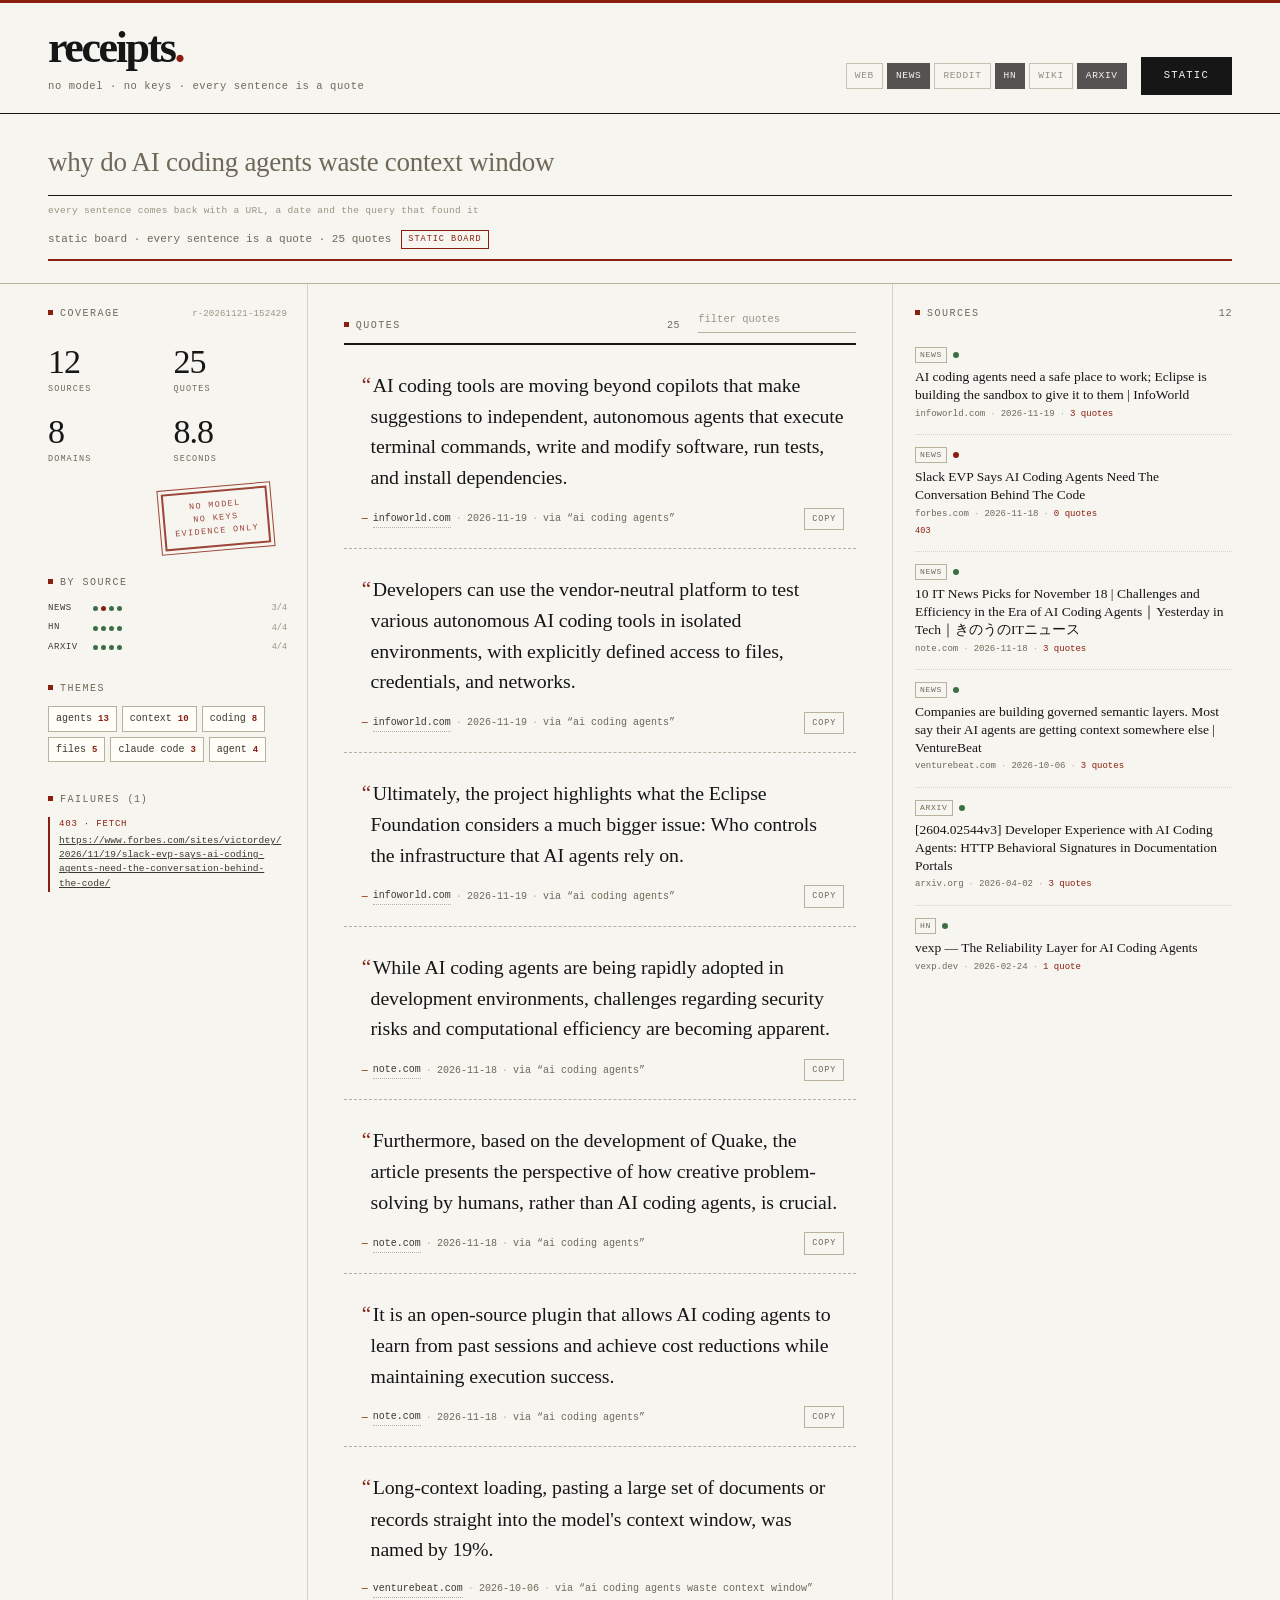
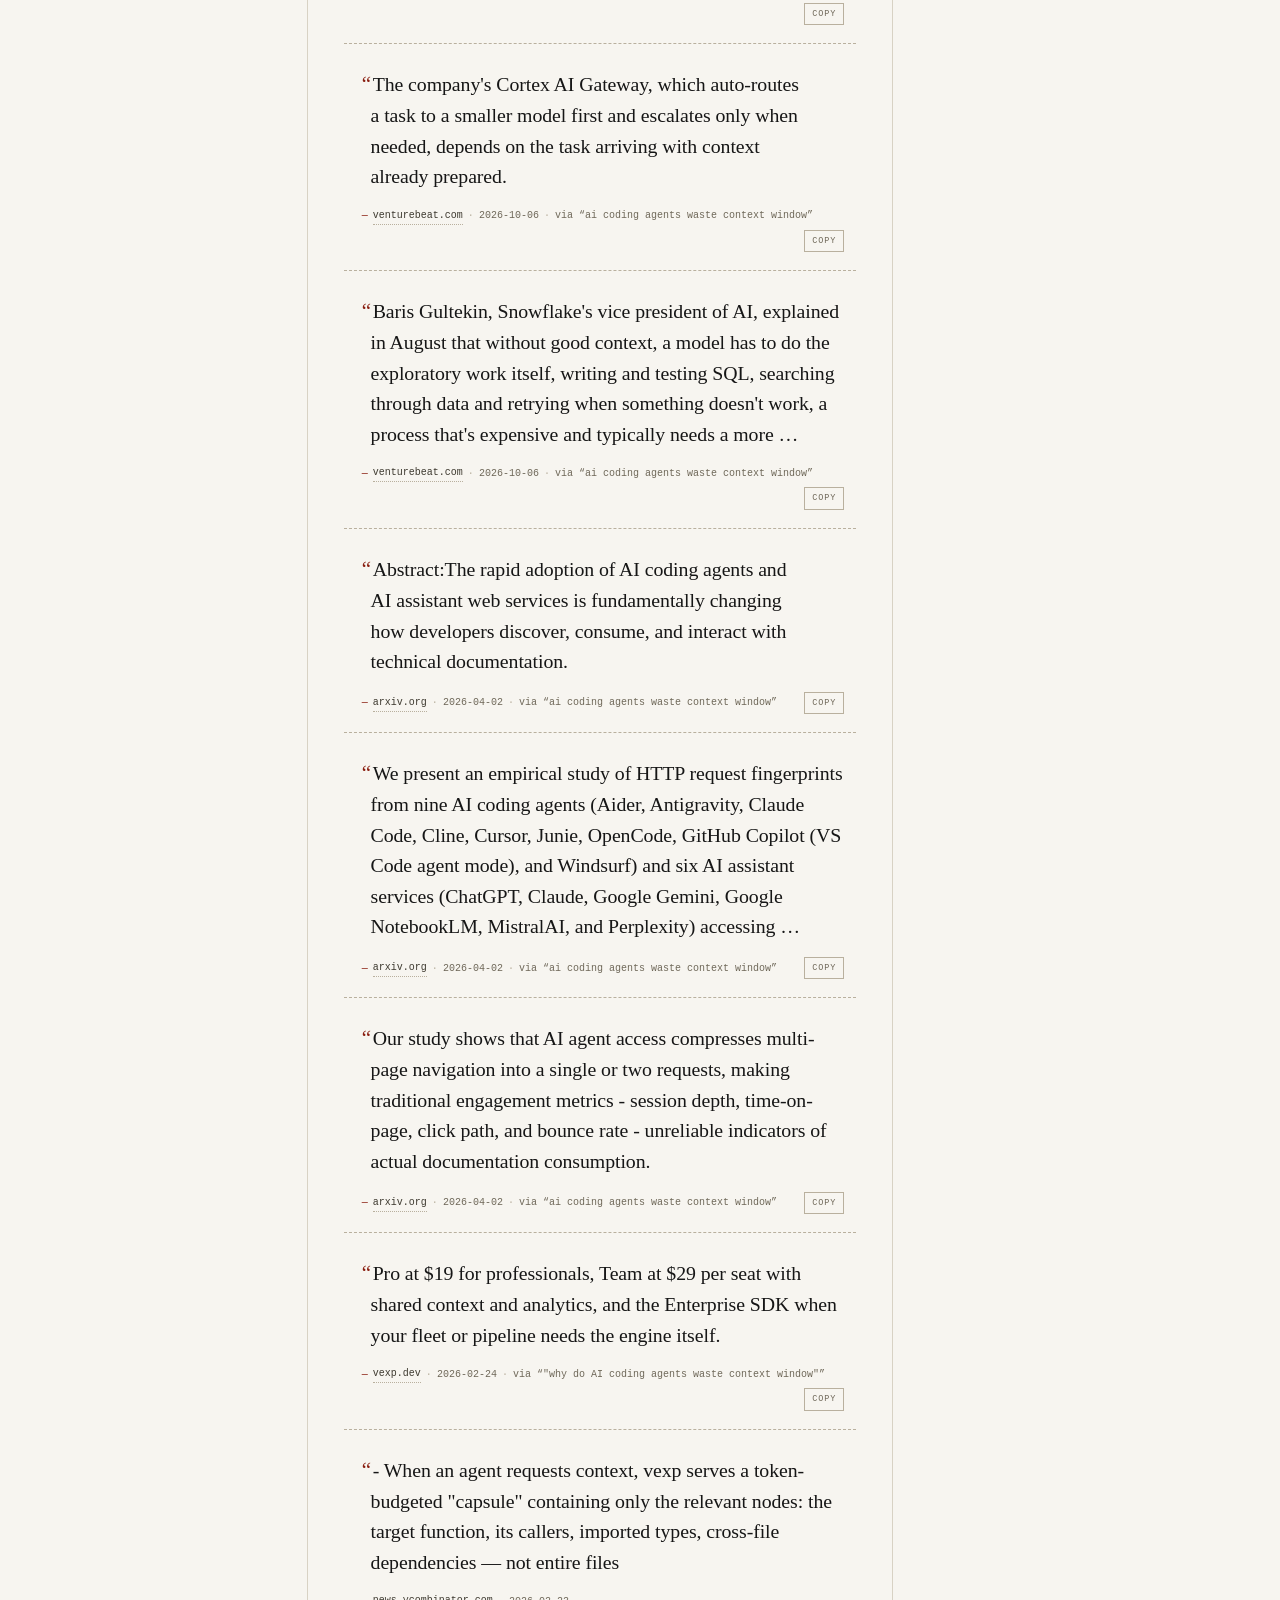
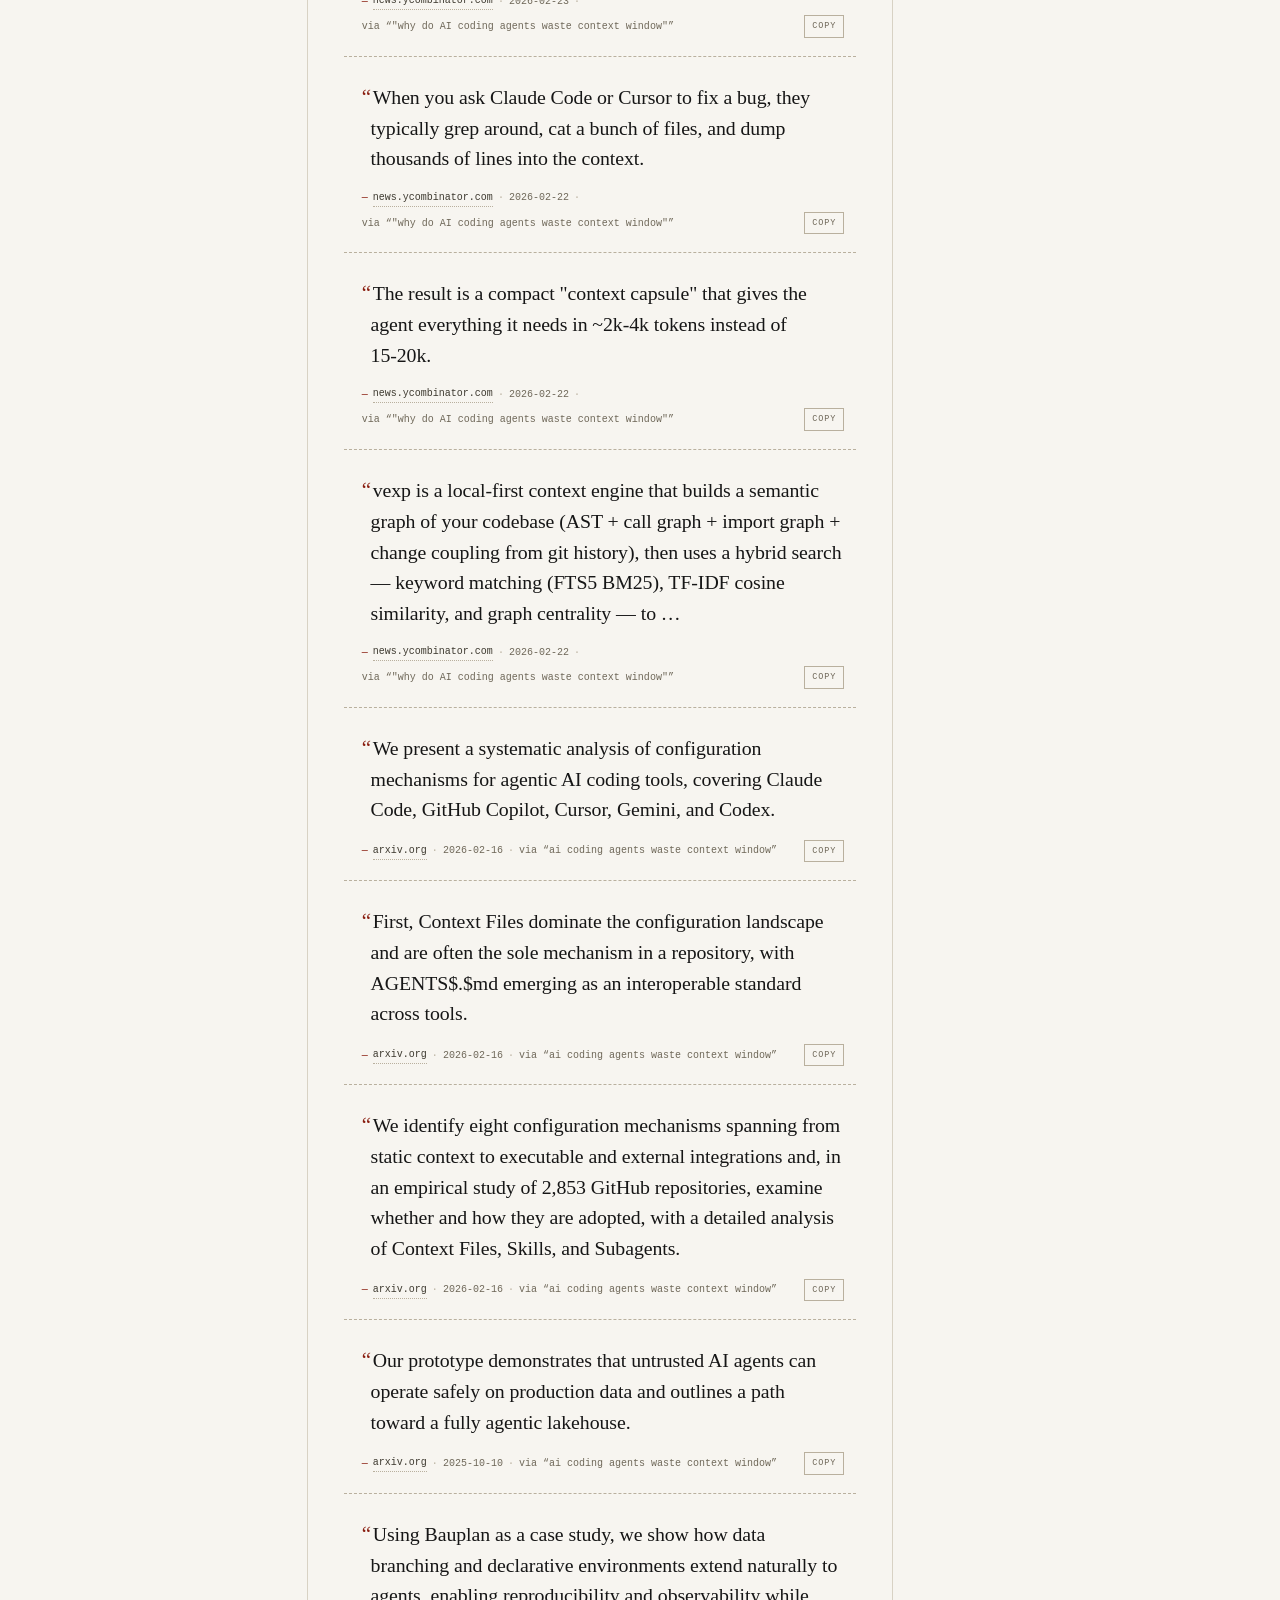
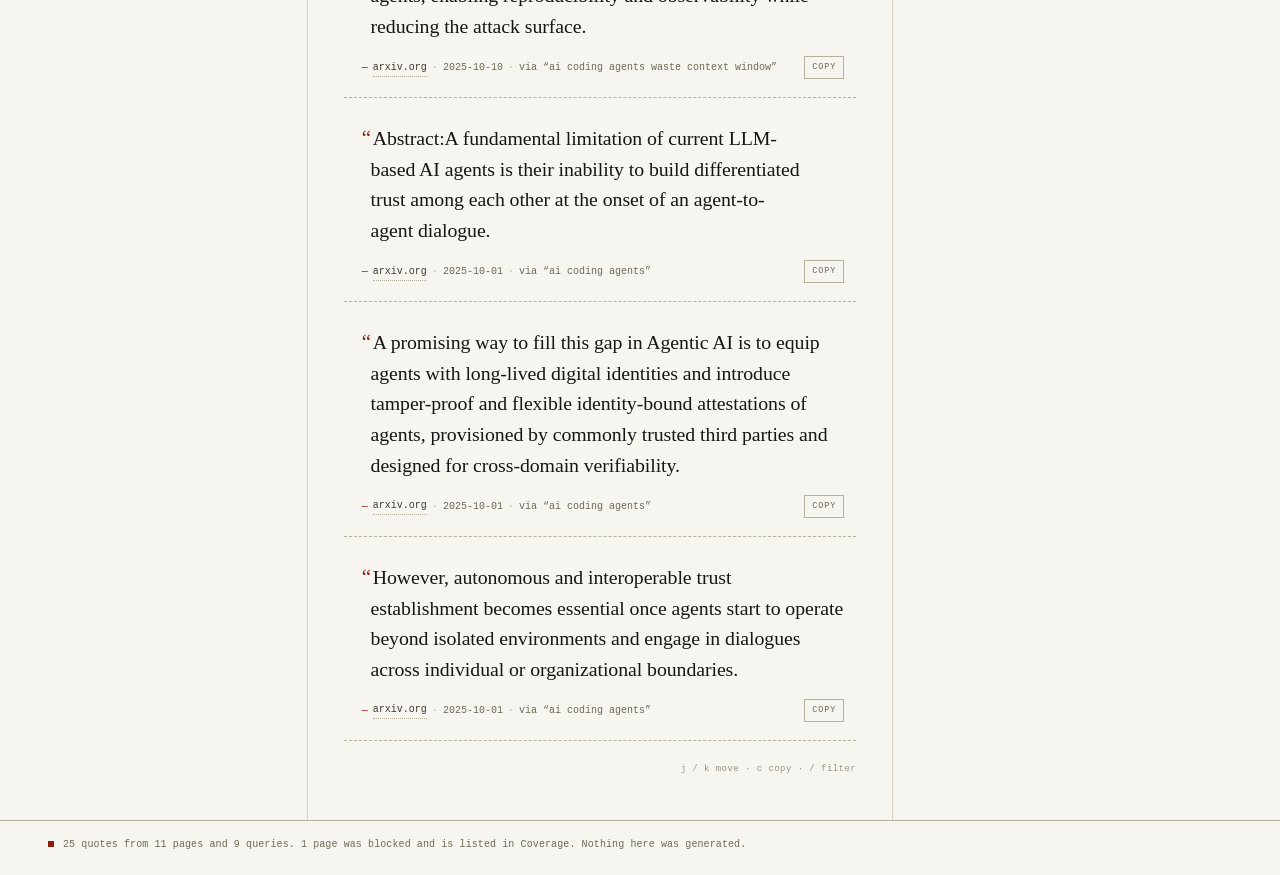
==== docs/index.html @ ee5b86ca "v1.0.0 - a research desk that only quotes what it fetched - deterministic pipeline: expand, search 6" ====
<!doctype html>
<html lang="en-GB">
<head>
<meta charset="utf-8">
<meta name="viewport" content="width=device-width, initial-scale=1">
<meta name="color-scheme" content="light dark">
<meta name="theme-color" content="#f7f5f0">
<meta name="description" content="A local research desk that cannot hallucinate: verbatim quotes, each with its URL, date and the query that found it.">
<title>receipts · why do AI coding agents waste context window</title>
<script>
/* resolve ?theme= before first paint so the page does not flash the system theme */
(function () {
  try {
    var t = new URLSearchParams(window.location.search).get("theme");
    if (t === "light" || t === "dark") document.documentElement.setAttribute("data-theme", t);
  } catch (e) { /* fall back to the system theme */ }
})();
</script>
<style>
/* receipts — editorial paper, mono receipts, stamp red. No external assets. */

:root {
  --paper: #f7f5f0;
  --paper-2: #fffdf8;
  --ink: #161616;
  --ink-soft: #3d392f;
  --muted: #6f6859;
  --faint: #9b9484;
  --rule: #d8d2c4;
  --rule-dark: #b9b09e;
  --accent: #8a1f11;
  --accent-2: #a8331f;
  --ok: #3c6e47;
  --warn: #8a6a11;
  --serif: Georgia, "Iowan Old Style", "Palatino Linotype", "Times New Roman", serif;
  --mono: "SFMono-Regular", "Cascadia Mono", "IBM Plex Mono", Consolas, "Liberation Mono", monospace;
  --sans: "Helvetica Neue", "Segoe UI", Roboto, Arial, sans-serif;
  --page: 1500px;
  --gutter: clamp(18px, 4vw, 48px);
}

* { box-sizing: border-box; }

html {
  background: var(--paper);
  color-scheme: light;
}

body {
  margin: 0;
  border-top: 3px solid var(--accent);
  background: var(--paper);
  color: var(--ink);
  font-family: var(--sans);
  font-size: 15px;
  line-height: 1.5;
  -webkit-font-smoothing: antialiased;
  text-rendering: optimizeLegibility;
}

::selection { background: var(--accent); color: var(--paper); }

a { color: inherit; }

button, input { font: inherit; color: inherit; }

button { border-radius: 0; }

:focus-visible {
  outline: 2px solid var(--accent);
  outline-offset: 3px;
}

[hidden] { display: none !important; }

.sr-only {
  position: absolute;
  width: 1px;
  height: 1px;
  margin: -1px;
  padding: 0;
  overflow: hidden;
  clip: rect(0 0 0 0);
  white-space: nowrap;
  border: 0;
}

.skip {
  position: absolute;
  left: 12px;
  top: -48px;
  z-index: 100;
  background: var(--ink);
  color: var(--paper);
  font-family: var(--mono);
  font-size: 11px;
  padding: 8px 12px;
  text-decoration: none;
}
.skip:focus { top: 12px; }

#app { max-width: var(--page); margin: 0 auto; }

.mono { font-family: var(--mono); }

.eyebrow {
  margin: 0;
  font-family: var(--mono);
  font-size: 10px;
  font-weight: 500;
  letter-spacing: 0.15em;
  text-transform: uppercase;
  color: var(--muted);
}

.eyebrow::before {
  content: "";
  display: inline-block;
  width: 5px;
  height: 5px;
  background: var(--accent);
  margin-right: 7px;
  vertical-align: 1px;
}

.count {
  font-family: var(--mono);
  font-size: 10px;
  font-weight: 400;
  letter-spacing: 0.06em;
  color: var(--muted);
}

/* ---------------------------------------------------------------- top bar */

.topbar {
  display: flex;
  align-items: flex-end;
  justify-content: space-between;
  gap: 28px;
  padding: 26px var(--gutter) 18px;
  border-bottom: 1px solid var(--ink);
}

.masthead { min-width: 0; }

.wordmark {
  margin: 0;
  font-family: var(--serif);
  font-size: clamp(34px, 4vw, 44px);
  font-weight: 700;
  line-height: 0.86;
  letter-spacing: -0.055em;
}

.wordmark-dot { color: var(--accent); }

.kicker {
  margin: 12px 0 0;
  font-family: var(--mono);
  font-size: 10.5px;
  letter-spacing: 0.055em;
  color: var(--muted);
}

.topbar-controls {
  display: flex;
  align-items: center;
  justify-content: flex-end;
  flex-wrap: wrap;
  gap: 14px;
}

.source-set {
  display: flex;
  flex-wrap: wrap;
  gap: 4px;
  margin: 0;
  padding: 0;
  border: 0;
}

.source-chip { position: relative; display: inline-block; }

.source-chip input {
  position: absolute;
  width: 1px;
  height: 1px;
  opacity: 0;
}

.source-chip span {
  display: block;
  padding: 5px 8px;
  border: 1px solid var(--rule-dark);
  background: transparent;
  color: var(--muted);
  font-family: var(--mono);
  font-size: 9.5px;
  letter-spacing: 0.07em;
  text-transform: uppercase;
  cursor: pointer;
  user-select: none;
  transition: background-color 120ms ease, color 120ms ease, border-color 120ms ease;
}

.source-chip span:hover { border-color: var(--ink); color: var(--ink); }

.source-chip input:checked + span {
  background: var(--ink);
  border-color: var(--ink);
  color: var(--paper);
}

.source-chip input:focus-visible + span {
  outline: 2px solid var(--accent);
  outline-offset: 2px;
}

.run {
  padding: 10px 22px;
  border: 1px solid var(--ink);
  background: var(--ink);
  color: var(--paper);
  font-family: var(--mono);
  font-size: 10.5px;
  letter-spacing: 0.12em;
  text-transform: uppercase;
  cursor: pointer;
  transition: background-color 120ms ease, border-color 120ms ease;
}

.run:hover { background: var(--accent); border-color: var(--accent); }

.run:disabled { opacity: 0.55; cursor: wait; }

/* ------------------------------------------------------------------- ask */

.ask-wrap {
  padding: 28px var(--gutter) 0;
  background: var(--paper);
}

.ask { display: block; }

.ask input {
  display: block;
  width: 100%;
  padding: 0 0 13px;
  border: 0;
  border-bottom: 1px solid var(--ink);
  background: transparent;
  color: var(--ink);
  font-family: var(--serif);
  font-size: clamp(20px, 2.3vw, 27px);
  letter-spacing: -0.01em;
  outline: none;
  border-radius: 0;
}

.ask input::placeholder { color: var(--faint); font-style: italic; }

.ask input:focus { border-bottom-color: var(--accent); }
.ask input:focus-visible { outline: none; }

.ask-hint {
  display: block;
  margin-top: 8px;
  font-family: var(--mono);
  font-size: 9.5px;
  letter-spacing: 0.03em;
  color: var(--faint);
}

/* ---------------------------------------------------------------- status */

.statusbar {
  display: flex;
  flex-wrap: wrap;
  align-items: baseline;
  gap: 8px 16px;
  padding: 12px var(--gutter) 0;
}

.status-line {
  display: flex;
  flex-wrap: wrap;
  align-items: center;
  gap: 10px;
  min-width: 0;
}

.status {
  margin: 0;
  font-family: var(--mono);
  font-size: 11px;
  color: var(--muted);
  white-space: nowrap;
  overflow: hidden;
  text-overflow: ellipsis;
}

.demo-flag {
  padding: 2px 6px;
  border: 1px solid var(--accent);
  color: var(--accent);
  font-family: var(--mono);
  font-size: 8.5px;
  letter-spacing: 0.12em;
  text-transform: uppercase;
}

.progress {
  flex: 1 0 100%;
  height: 2px;
  margin-top: 2px;
  background: var(--rule);
  overflow: hidden;
}

.progress span {
  display: block;
  width: 0;
  height: 100%;
  background: var(--accent);
  transition: width 320ms ease;
}

/* ----------------------------------------------------------------- board */

.board {
  display: grid;
  grid-template-columns: 260px minmax(0, 1fr) 340px;
  margin-top: 22px;
  border-top: 1px solid var(--rule-dark);
  /* the desk runs edge to edge only when the viewport is wider than the page */
  padding: 0 var(--gutter);
}

.panel-head {
  display: flex;
  align-items: baseline;
  justify-content: space-between;
  gap: 10px;
}

.run-id {
  font-size: 9px;
  color: var(--faint);
  letter-spacing: 0.02em;
  white-space: nowrap;
}

/* -------------------------------------------------------------- coverage */

.coverage {
  position: relative;
  padding: 22px 20px 40px 0;
  border-right: 1px solid var(--rule);
}

.stats {
  display: grid;
  grid-template-columns: 1fr 1fr;
  gap: 20px 12px;
  margin: 24px 0 0;
}

.stat-num {
  display: block;
  font-family: var(--serif);
  font-size: 34px;
  line-height: 0.95;
  letter-spacing: -0.03em;
  font-variant-numeric: lining-nums tabular-nums;
}

.stat-label {
  display: block;
  margin-top: 5px;
  font-family: var(--mono);
  font-size: 8.5px;
  letter-spacing: 0.13em;
  text-transform: uppercase;
  color: var(--muted);
}

.stamp {
  display: block;
  width: max-content;
  margin: 24px 18px 28px auto;
  padding: 7px 9px 8px;
  border: 2px solid var(--accent);
  outline: 1px solid var(--accent);
  outline-offset: 3px;
  color: var(--accent);
  font-family: var(--mono);
  font-size: 8.5px;
  line-height: 1.5;
  letter-spacing: 0.16em;
  text-align: center;
  transform: rotate(-5deg);
  opacity: 0.82;
}

.stamp span { display: block; }

.kind-block { margin-top: 26px; }

.kinds {
  margin: 9px 0 0;
  padding: 0;
  list-style: none;
}

.kind-row {
  display: flex;
  align-items: center;
  gap: 7px;
  padding: 3px 0;
  font-family: var(--mono);
  font-size: 9px;
  color: var(--muted);
}

.kind-name {
  width: 38px;
  letter-spacing: 0.06em;
  text-transform: uppercase;
  color: var(--ink-soft);
}

.kind-dots {
  display: flex;
  flex: 1;
  flex-wrap: wrap;
  gap: 3px;
}

.kind-dots .status-dot { width: 5px; height: 5px; }

.kind-count { font-size: 8.5px; color: var(--faint); }

.theme-block { margin-top: 24px; }

.themes {
  display: flex;
  flex-wrap: wrap;
  gap: 5px;
  margin-top: 10px;
}

.theme {
  display: inline-flex;
  align-items: baseline;
  gap: 6px;
  padding: 4px 7px;
  border: 1px solid var(--rule-dark);
  background: var(--paper-2);
  color: var(--ink-soft);
  font-family: var(--mono);
  font-size: 10px;
  cursor: pointer;
  text-align: left;
}

.theme b {
  color: var(--accent);
  font-weight: 600;
  font-size: 9px;
}

.theme:hover { border-color: var(--accent); }

.theme[aria-pressed="true"] {
  background: var(--accent);
  border-color: var(--accent);
  color: var(--paper);
}

.theme[aria-pressed="true"] b { color: var(--paper); }

.failure-block { margin-top: 30px; }

.failures {
  margin: 10px 0 0;
  padding: 0;
  list-style: none;
  max-height: 260px;
  overflow: auto;
}

.failures li {
  margin: 0 0 11px;
  padding: 1px 0 1px 9px;
  border-left: 2px solid var(--accent);
  font-size: 10.5px;
  color: var(--muted);
  overflow-wrap: anywhere;
}

.failure-reason {
  display: block;
  font-family: var(--mono);
  font-size: 9px;
  letter-spacing: 0.09em;
  text-transform: uppercase;
  color: var(--accent);
}

.failure-url {
  display: block;
  margin-top: 2px;
  font-family: var(--mono);
  font-size: 9.5px;
  color: var(--ink-soft);
}

.failure-none {
  border-left-color: var(--ok) !important;
  font-style: italic;
}

/* --------------------------------------------------------------- quotes */

.quotes-col {
  min-width: 0;
  padding: 22px clamp(20px, 2.8vw, 38px) 44px;
}

.quotes-head {
  display: flex;
  align-items: flex-end;
  justify-content: space-between;
  gap: 18px;
  padding-bottom: 10px;
  border-bottom: 2px solid var(--ink);
}

.quotes-head .panel-head { flex: 1 1 auto; }

.filter input {
  width: 158px;
  padding: 4px 0;
  border: 0;
  border-bottom: 1px solid var(--rule-dark);
  background: transparent;
  color: var(--ink);
  font-family: var(--mono);
  font-size: 10.5px;
  outline: none;
  border-radius: 0;
}

.filter input::placeholder { color: var(--faint); }
.filter input:focus { border-bottom-color: var(--accent); }
.filter input:focus-visible { outline: none; }

.quotes { margin-top: 0; }

.quote-card {
  position: relative;
  padding: 24px 12px 18px 18px;
  border-bottom: 1px dashed var(--rule-dark);
  transition: background-color 120ms ease;
}

.quote-card::before {
  content: "";
  position: absolute;
  left: 0;
  top: 20px;
  bottom: 20px;
  width: 2px;
  background: transparent;
}

.quote-card:hover { background: rgba(255, 253, 248, 0.66); }

.quote-card.is-active { background: var(--paper-2); }
.quote-card.is-active::before { background: var(--accent); }

.quote {
  margin: 0 0 15px;
  padding-left: 0.44em;
  text-indent: -0.44em;
  font-family: var(--serif);
  font-size: clamp(18px, 1.55vw, 21.5px);
  line-height: 1.54;
  letter-spacing: -0.004em;
  color: var(--ink);
  text-wrap: pretty;
}

.quote::before {
  content: "“";
  margin-right: 0.08em;
  color: var(--accent);
  font-size: 1.05em;
}

.receipt {
  display: flex;
  align-items: center;
  flex-wrap: wrap;
  gap: 5px;
  font-family: var(--mono);
  font-size: 10px;
  line-height: 1.7;
  color: var(--muted);
}

.receipt .dash { color: var(--accent); }

.receipt a {
  color: var(--ink-soft);
  text-decoration: none;
  border-bottom: 1px dotted var(--rule-dark);
}

.receipt a:hover { color: var(--accent); border-bottom-color: var(--accent); }

.receipt .sep { color: var(--rule-dark); }

.receipt .via {
  max-width: 100%;
  white-space: nowrap;
  overflow: hidden;
  text-overflow: ellipsis;
}

.copy {
  margin-left: auto;
  padding: 3px 7px;
  border: 1px solid var(--rule-dark);
  background: transparent;
  color: var(--muted);
  font-family: var(--mono);
  font-size: 8.5px;
  letter-spacing: 0.1em;
  text-transform: uppercase;
  cursor: pointer;
}

.copy:hover { border-color: var(--accent); color: var(--accent); }

.quote-empty {
  margin: 32px 0;
  font-family: var(--serif);
  font-size: 18px;
  font-style: italic;
  color: var(--muted);
}

.key-hint {
  margin: 22px 0 0;
  text-align: right;
  font-size: 9px;
  letter-spacing: 0.05em;
  color: var(--faint);
}

/* -------------------------------------------------------------- sources */

.sources-col {
  padding: 22px 0 40px 22px;
  border-left: 1px solid var(--rule);
}

.sources {
  margin: 14px 0 0;
  padding: 0;
  list-style: none;
  max-height: 72vh;
  overflow: auto;
}

.sources li {
  padding: 12px 0 13px;
  border-bottom: 1px dotted var(--rule);
}

.source-top {
  display: flex;
  align-items: center;
  gap: 6px;
  margin-bottom: 5px;
}

.kind {
  padding: 1px 4px;
  border: 1px solid var(--rule-dark);
  color: var(--muted);
  font-family: var(--mono);
  font-size: 8px;
  letter-spacing: 0.09em;
  text-transform: uppercase;
}

.status-dot {
  flex: none;
  width: 6px;
  height: 6px;
  border-radius: 50%;
  background: var(--ok);
}

.status-dot.blocked,
.status-dot.failed,
.status-dot.timeout { background: var(--accent); }
.status-dot.empty,
.status-dot.thin { background: var(--warn); }

.source-title {
  display: block;
  font-family: var(--serif);
  font-size: 13.5px;
  line-height: 1.32;
  color: var(--ink);
  text-decoration: none;
}

.source-title:hover { color: var(--accent); }

.source-meta {
  display: flex;
  flex-wrap: wrap;
  gap: 5px;
  margin-top: 4px;
  font-family: var(--mono);
  font-size: 9px;
  color: var(--muted);
}

.source-meta .sep { color: var(--rule-dark); }
.source-meta .source-quotes { color: var(--accent); }

.source-reason {
  margin-top: 4px;
  font-family: var(--mono);
  font-size: 8.5px;
  letter-spacing: 0.02em;
  color: var(--accent);
  overflow-wrap: anywhere;
}

/* --------------------------------------------------------------- export */

.exportbar {
  display: flex;
  align-items: center;
  justify-content: flex-end;
  flex-wrap: wrap;
  gap: 8px;
  padding: 13px var(--gutter);
  border-top: 1px solid var(--ink);
}

.exportbar .eyebrow { margin-right: 8px; }

.ghost {
  padding: 6px 11px;
  border: 1px solid var(--ink);
  background: transparent;
  color: var(--ink);
  font-family: var(--mono);
  font-size: 9.5px;
  letter-spacing: 0.09em;
  text-transform: uppercase;
  cursor: pointer;
}

.ghost:hover { background: var(--ink); color: var(--paper); }
.ghost:disabled { opacity: 0.4; cursor: not-allowed; }

/* ---------------------------------------------------------------- strip */

.strip {
  display: flex;
  align-items: flex-start;
  gap: 9px;
  padding: 15px var(--gutter) 22px;
  border-top: 1px solid var(--rule-dark);
  font-family: var(--mono);
  font-size: 10px;
  line-height: 1.7;
  letter-spacing: 0.01em;
  color: var(--muted);
}

.strip::before {
  content: "";
  flex: none;
  width: 6px;
  height: 6px;
  margin-top: 5px;
  background: var(--accent);
}

/* ---------------------------------------------------------------- empty */

.empty {
  display: grid;
  grid-template-columns: minmax(0, 1.65fr) minmax(250px, 0.85fr);
  gap: clamp(28px, 5vw, 72px);
  padding: clamp(44px, 8vh, 92px) var(--gutter) 64px;
}

.empty-main { min-width: 0; }

.empty h1 {
  max-width: 15ch;
  margin: 16px 0 20px;
  font-family: var(--serif);
  font-size: clamp(36px, 5.1vw, 64px);
  font-weight: 400;
  line-height: 1.02;
  letter-spacing: -0.038em;
  text-wrap: balance;
}

.empty-copy {
  max-width: 52ch;
  margin: 0 0 34px;
  font-size: 16px;
  line-height: 1.62;
  color: var(--ink-soft);
}

.samples {
  display: grid;
  gap: 2px;
  justify-items: start;
  max-width: 560px;
}

.sample {
  padding: 8px 0;
  border: 0;
  border-bottom: 1px solid var(--rule-dark);
  background: transparent;
  color: var(--ink);
  font-family: var(--serif);
  font-size: 15px;
  font-style: italic;
  text-align: left;
  cursor: pointer;
}

.sample::before {
  content: "→";
  margin-right: 9px;
  font-family: var(--mono);
  font-style: normal;
  font-size: 11px;
  color: var(--accent);
}

.sample:hover { color: var(--accent); border-bottom-color: var(--accent); }

.empty-side {
  align-self: end;
  padding-left: 26px;
  border-left: 1px solid var(--rule);
}

.how {
  display: grid;
  gap: 14px;
  margin: 0;
  padding: 0;
  list-style: none;
}

.how li {
  display: grid;
  grid-template-columns: 26px 1fr;
  gap: 8px;
  align-items: baseline;
  padding-bottom: 12px;
  border-bottom: 1px dotted var(--rule);
}

.how-n {
  font-family: var(--mono);
  font-size: 9.5px;
  color: var(--accent);
}

.how-t {
  font-family: var(--serif);
  font-size: 15px;
  line-height: 1.35;
  color: var(--ink-soft);
}

.empty-note {
  margin: 22px 0 0;
  font-size: 9px;
  letter-spacing: 0.04em;
  color: var(--faint);
  text-transform: uppercase;
}

/* -------------------------------------------------------------- working */

.working {
  display: grid;
  grid-template-columns: minmax(0, 1.2fr) minmax(240px, 0.8fr);
  gap: 48px;
  align-items: end;
  padding: clamp(44px, 8vh, 88px) var(--gutter) 72px;
}

.working h2 {
  margin: 14px 0 12px;
  font-family: var(--serif);
  font-size: clamp(30px, 4vw, 50px);
  font-weight: 400;
  letter-spacing: -0.035em;
  line-height: 1.05;
}

.working-copy {
  max-width: 46ch;
  margin: 0;
  color: var(--ink-soft);
  font-size: 15.5px;
  line-height: 1.6;
}

.working-lines {
  display: grid;
  gap: 13px;
  align-self: center;
}

.working-lines span {
  display: block;
  height: 1px;
  background: var(--rule-dark);
}

.working-lines span:nth-child(2) { width: 88%; }
.working-lines span:nth-child(3) { width: 94%; }
.working-lines span:nth-child(4) { width: 70%; }

/* ---------------------------------------------------------------- error */

.error-state {
  padding: clamp(44px, 8vh, 84px) var(--gutter) 72px;
}

.error-state h2 {
  margin: 14px 0 14px;
  font-family: var(--serif);
  font-size: clamp(30px, 4vw, 46px);
  font-weight: 400;
  letter-spacing: -0.03em;
  color: var(--accent);
}

.error-message {
  max-width: 62ch;
  margin: 0 0 24px;
  padding-left: 14px;
  border-left: 2px solid var(--accent);
  color: var(--ink-soft);
  font-family: var(--mono);
  font-size: 12px;
  line-height: 1.65;
  overflow-wrap: anywhere;
}

.noscript {
  margin: 24px var(--gutter);
  font-family: var(--mono);
  font-size: 12px;
  color: var(--accent);
}

/* ---------------------------------------------------------------- toast */

.toast {
  position: fixed;
  right: 20px;
  bottom: 20px;
  z-index: 60;
  max-width: min(360px, calc(100vw - 40px));
  padding: 9px 12px;
  background: var(--ink);
  color: var(--paper);
  font-family: var(--mono);
  font-size: 10px;
  letter-spacing: 0.03em;
  line-height: 1.5;
}

/* ---------------------------------------------------------- static mode */

body.static-board .ask input { color: var(--muted); }
body.static-board .source-chip span { opacity: 0.72; }
body.static-board .source-chip input:disabled + span { cursor: default; }

/* -------------------------------------------------------------- narrow */

@media (max-width: 1120px) {
  .board { grid-template-columns: 222px minmax(0, 1fr) 300px; padding: 0 18px; }
}

@media (max-width: 900px) {
  .topbar {
    align-items: flex-start;
    flex-direction: column;
    gap: 18px;
    padding-bottom: 16px;
  }

  .topbar-controls {
    width: 100%;
    justify-content: space-between;
  }

  .ask-wrap {
    position: sticky;
    top: 0;
    z-index: 20;
    padding-top: 15px;
    padding-bottom: 4px;
    border-bottom: 1px solid var(--rule);
  }

  .ask input { font-size: 20px; padding-bottom: 10px; }
  .ask-hint { display: none; }

  .statusbar { padding-top: 9px; }

  .board { grid-template-columns: 1fr; }

  .coverage {
    order: 1;
    padding: 20px 18px 30px;
    border-right: 0;
    border-bottom: 1px solid var(--rule);
  }

  .stats { grid-template-columns: repeat(4, 1fr); gap: 12px; }

  .run-id { display: none; }

  .stamp {
    position: absolute;
    top: 14px;
    right: 16px;
    margin: 0;
    font-size: 7.5px;
    padding: 5px 7px;
  }

  .theme-block { margin-top: 22px; }
  .failure-block { margin-top: 24px; }
  .failures { max-height: 180px; }

  .quotes-col {
    order: 2;
    padding: 22px 18px 34px;
  }

  .sources-col {
    order: 3;
    padding: 20px 18px 36px;
    border-left: 0;
    border-top: 1px solid var(--rule);
  }

  .sources { max-height: none; }

  .empty {
    grid-template-columns: 1fr;
    gap: 38px;
    padding-top: 44px;
  }

  .empty-side {
    align-self: start;
    padding: 22px 0 0;
    border-left: 0;
    border-top: 1px solid var(--rule);
  }

  .working {
    grid-template-columns: 1fr;
    gap: 32px;
    align-items: start;
  }

  .exportbar { justify-content: flex-start; }
}

@media (max-width: 560px) {
  .source-set {
    width: auto;
    flex: 1 1 auto;
    flex-wrap: nowrap;
    overflow-x: auto;
    padding-bottom: 2px;
  }
  .source-chip span { padding: 4px 6px; font-size: 9px; }
  .run { flex: none; padding: 9px 14px; }
  .stats { grid-template-columns: 1fr 1fr; }
  .quote-card { padding: 20px 4px 16px 14px; }
  .quote { font-size: 18px; }
  .quotes-head { align-items: flex-start; flex-direction: column; gap: 10px; }
  .filter { width: 100%; }
  .filter input { width: 100%; }
  .key-hint { text-align: left; }
}

@media (prefers-reduced-motion: reduce) {
  * { transition: none !important; animation: none !important; }
}

/* ----------------------------------------------------------------- dark */

@media (prefers-color-scheme: dark) {
  html { color-scheme: dark; }

  :root {
    --paper: #151412;
    --paper-2: #1d1b17;
    --ink: #efe9dc;
    --ink-soft: #cfc7b6;
    --muted: #9b9280;
    --faint: #766f60;
    --rule: #332f28;
    --rule-dark: #4b4438;
    --accent: #df6a52;
    --ok: #7fae86;
    --warn: #d1ab4d;
  }

  .run { background: var(--ink); color: var(--paper); border-color: var(--ink); }
  .run:hover { background: var(--accent); border-color: var(--accent); color: var(--paper); }
  .source-chip input:checked + span { background: var(--ink); color: var(--paper); }
  .quote-card:hover { background: rgba(255, 255, 255, 0.035); }
  .quote-card.is-active { background: var(--paper-2); }
  .ghost:hover { background: var(--ink); color: var(--paper); }
  .toast { background: var(--ink); color: var(--paper); }
}

.panel-note {
  margin: 8px 0 0;
  font-family: var(--serif);
  font-size: 13px;
  font-style: italic;
  color: var(--muted);
}


/* Explicit override, used by docs screenshots and by anyone who wants paper at night. */
html[data-theme="light"] {
  color-scheme: light;
  --paper: #f7f5f0;
  --paper-2: #fffdf8;
  --ink: #161616;
  --ink-soft: #3d392f;
  --muted: #6f6859;
  --faint: #9b9484;
  --rule: #d8d2c4;
  --rule-dark: #b9b09e;
  --accent: #8a1f11;
  --ok: #3c6e47;
  --warn: #8a6a11;
}

html[data-theme="dark"] {
  color-scheme: dark;
  --paper: #151412;
  --paper-2: #1d1b17;
  --ink: #efe9dc;
  --ink-soft: #cfc7b6;
  --muted: #9b9280;
  --faint: #766f60;
  --rule: #332f28;
  --rule-dark: #4b4438;
  --accent: #df6a52;
  --ok: #7fae86;
  --warn: #d1ab4d;
}

</style>
<script>window.__RECEIPTS_BOARD__ = {"id": "r-20261121-152429", "question": "why do AI coding agents waste context window", "started_at": "2026-11-21T15:24:29Z", "finished_at": "2026-11-21T15:24:38Z", "seconds": 8.758, "coverage": {"queries": 9, "hits": 66, "pages_ok": 11, "pages_failed": 1, "quotes": 25}, "sources": [{"id": "s1", "url": "https://www.infoworld.com/article/4251051/ai-coding-agents-need-a-safe-place-to-work-eclipse-is-building-the-sandbox-to-give-it-to-them.html", "title": "AI coding agents need a safe place to work; Eclipse is building the sandbox to give it to them | InfoWorld", "domain": "infoworld.com", "date": "2026-11-19", "kind": "news", "status": "ok", "quotes": 3, "via": "ai coding agents"}, {"id": "s2", "url": "https://www.forbes.com/sites/victordey/2026/11/19/slack-evp-says-ai-coding-agents-need-the-conversation-behind-the-code/", "title": "Slack EVP Says AI Coding Agents Need The Conversation Behind The Code", "domain": "forbes.com", "date": "2026-11-18", "kind": "news", "status": "blocked", "quotes": 0, "via": "ai coding agents"}, {"id": "s3", "url": "https://note.com/yesterdayintech/n/n630658f56db2?hl=en", "title": "10 IT News Picks for November 18 | Challenges and Efficiency in the Era of AI Coding Agents｜Yesterday in Tech｜きのうのITニュース", "domain": "note.com", "date": "2026-11-18", "kind": "news", "status": "ok", "quotes": 3, "via": "ai coding agents"}, {"id": "s4", "url": "https://venturebeat.com/data/companies-are-building-governed-semantic-layers-most-say-their-ai-agents-are-getting-context-somewhere-else", "title": "Companies are building governed semantic layers. Most say their AI agents are getting context somewhere else | VentureBeat", "domain": "venturebeat.com", "date": "2026-10-06", "kind": "news", "status": "ok", "quotes": 3, "via": "ai coding agents waste context window"}, {"id": "s5", "url": "http://arxiv.org/abs/2604.02544v3", "title": "[2604.02544v3] Developer Experience with AI Coding Agents: HTTP Behavioral Signatures in Documentation Portals", "domain": "arxiv.org", "date": "2026-04-02", "kind": "arxiv", "status": "ok", "quotes": 3, "via": "ai coding agents waste context window"}, {"id": "s6", "url": "https://vexp.dev", "title": "vexp — The Reliability Layer for AI Coding Agents", "domain": "vexp.dev", "date": "2026-02-24", "kind": "hn", "status": "ok", "quotes": 1, "via": "\"why do AI coding agents waste context window\""}, {"id": "s7", "url": "https://news.ycombinator.com/item?id=47123966", "title": "Show HN: Vexp – Local-first context engine for AI coding agents | Hacker News", "domain": "news.ycombinator.com", "date": "2026-02-23", "kind": "hn", "status": "ok", "quotes": 1, "via": "\"why do AI coding agents waste context window\""}, {"id": "s8", "url": "https://news.ycombinator.com/item?id=47113273", "title": "Show HN: Vexp – graph-RAG context engine, 65-70% fewer tokens for AI agents | Hacker News", "domain": "news.ycombinator.com", "date": "2026-02-22", "kind": "hn", "status": "ok", "quotes": 3, "via": "\"why do AI coding agents waste context window\""}, {"id": "s9", "url": "http://arxiv.org/abs/2602.14690v5", "title": "[2602.14690v5] Harness Engineering for Agentic AI Coding Tools: An Exploratory Study", "domain": "arxiv.org", "date": "2026-02-16", "kind": "arxiv", "status": "ok", "quotes": 3, "via": "ai coding agents waste context window"}, {"id": "s10", "url": "https://github.com/meghendra6/cgrep", "title": "GitHub - meghendra6/cgrep · GitHub", "domain": "github.com", "date": "2026-02-14", "kind": "hn", "status": "ok", "quotes": 0, "via": "\"why do AI coding agents waste context window\""}, {"id": "s11", "url": "http://arxiv.org/abs/2510.09567v1", "title": "[2510.09567v1] Safe, Untrusted, \"Proof-Carrying\" AI Agents: toward the agentic lakehouse", "domain": "arxiv.org", "date": "2025-10-10", "kind": "arxiv", "status": "ok", "quotes": 2, "via": "ai coding agents waste context window"}, {"id": "s12", "url": "http://arxiv.org/abs/2511.02841v2", "title": "[2511.02841v2] AI Agents with Decentralized Identifiers and Verifiable Credentials", "domain": "arxiv.org", "date": "2025-10-01", "kind": "arxiv", "status": "ok", "quotes": 3, "via": "ai coding agents"}], "quotes": [{"id": "q1", "text": "AI coding tools are moving beyond copilots that make suggestions to independent, autonomous agents that execute terminal commands, write and modify software, run tests, and install dependencies.", "source_id": "s1", "score": 0.525, "terms": ["ai", "coding", "agents"]}, {"id": "q2", "text": "Developers can use the vendor-neutral platform to test various autonomous AI coding tools in isolated environments, with explicitly defined access to files, credentials, and networks.", "source_id": "s1", "score": 0.398, "terms": ["ai", "coding"]}, {"id": "q3", "text": "Ultimately, the project highlights what the Eclipse Foundation considers a much bigger issue: Who controls the infrastructure that AI agents rely on.", "source_id": "s1", "score": 0.347, "terms": ["ai", "agents"]}, {"id": "q4", "text": "While AI coding agents are being rapidly adopted in development environments, challenges regarding security risks and computational efficiency are becoming apparent.", "source_id": "s3", "score": 0.554, "terms": ["ai", "coding", "agents"]}, {"id": "q5", "text": "Furthermore, based on the development of Quake, the article presents the perspective of how creative problem-solving by humans, rather than AI coding agents, is crucial.", "source_id": "s3", "score": 0.519, "terms": ["ai", "coding", "agents"]}, {"id": "q6", "text": "It is an open-source plugin that allows AI coding agents to learn from past sessions and achieve cost reductions while maintaining execution success.", "source_id": "s3", "score": 0.499, "terms": ["ai", "coding", "agents"]}, {"id": "q7", "text": "Long-context loading, pasting a large set of documents or records straight into the model's context window, was named by 19%.", "source_id": "s4", "score": 0.401, "terms": ["context", "window"]}, {"id": "q8", "text": "The company's Cortex AI Gateway, which auto-routes a task to a smaller model first and escalates only when needed, depends on the task arriving with context already prepared.", "source_id": "s4", "score": 0.339, "terms": ["ai", "context"]}, {"id": "q9", "text": "Baris Gultekin, Snowflake's vice president of AI, explained in August that without good context, a model has to do the exploratory work itself, writing and testing SQL, searching through data and retrying when something doesn't work, a process that's expensive and typically needs a more …", "source_id": "s4", "score": 0.315, "terms": ["ai", "context"]}, {"id": "q10", "text": "Abstract:The rapid adoption of AI coding agents and AI assistant web services is fundamentally changing how developers discover, consume, and interact with technical documentation.", "source_id": "s5", "score": 0.525, "terms": ["ai", "coding", "agents"]}, {"id": "q11", "text": "We present an empirical study of HTTP request fingerprints from nine AI coding agents (Aider, Antigravity, Claude Code, Cline, Cursor, Junie, OpenCode, GitHub Copilot (VS Code agent mode), and Windsurf) and six AI assistant services (ChatGPT, Claude, Google Gemini, Google NotebookLM, MistralAI, and Perplexity) accessing …", "source_id": "s5", "score": 0.471, "terms": ["ai", "coding", "agents"]}, {"id": "q12", "text": "Our study shows that AI agent access compresses multi-page navigation into a single or two requests, making traditional engagement metrics - session depth, time-on-page, click path, and bounce rate - unreliable indicators of actual documentation consumption.", "source_id": "s5", "score": 0.249, "terms": ["ai"]}, {"id": "q13", "text": "Pro at $19 for professionals, Team at $29 per seat with shared context and analytics, and the Enterprise SDK when your fleet or pipeline needs the engine itself.", "source_id": "s6", "score": 0.22, "terms": ["context"]}, {"id": "q14", "text": "- When an agent requests context, vexp serves a token-budgeted \"capsule\" containing only the relevant nodes: the target function, its callers, imported types, cross-file dependencies — not entire files", "source_id": "s7", "score": 0.251, "terms": ["context"]}, {"id": "q15", "text": "When you ask Claude Code or Cursor to fix a bug, they typically grep around, cat a bunch of files, and dump thousands of lines into the context.", "source_id": "s8", "score": 0.274, "terms": ["context"]}, {"id": "q16", "text": "The result is a compact \"context capsule\" that gives the agent everything it needs in ~2k-4k tokens instead of 15-20k.", "source_id": "s8", "score": 0.261, "terms": ["context"]}, {"id": "q17", "text": "vexp is a local-first context engine that builds a semantic graph of your codebase (AST + call graph + import graph + change coupling from git history), then uses a hybrid search — keyword matching (FTS5 BM25), TF-IDF cosine similarity, and graph centrality — to …", "source_id": "s8", "score": 0.256, "terms": ["context"]}, {"id": "q18", "text": "We present a systematic analysis of configuration mechanisms for agentic AI coding tools, covering Claude Code, GitHub Copilot, Cursor, Gemini, and Codex.", "source_id": "s9", "score": 0.402, "terms": ["ai", "coding"]}, {"id": "q19", "text": "First, Context Files dominate the configuration landscape and are often the sole mechanism in a repository, with AGENTS$.$md emerging as an interoperable standard across tools.", "source_id": "s9", "score": 0.384, "terms": ["agents", "context"]}, {"id": "q20", "text": "We identify eight configuration mechanisms spanning from static context to executable and external integrations and, in an empirical study of 2,853 GitHub repositories, examine whether and how they are adopted, with a detailed analysis of Context Files, Skills, and Subagents.", "source_id": "s9", "score": 0.248, "terms": ["context"]}, {"id": "q21", "text": "Our prototype demonstrates that untrusted AI agents can operate safely on production data and outlines a path toward a fully agentic lakehouse.", "source_id": "s11", "score": 0.394, "terms": ["ai", "agents"]}, {"id": "q22", "text": "Using Bauplan as a case study, we show how data branching and declarative environments extend naturally to agents, enabling reproducibility and observability while reducing the attack surface.", "source_id": "s11", "score": 0.26, "terms": ["agents"]}, {"id": "q23", "text": "Abstract:A fundamental limitation of current LLM-based AI agents is their inability to build differentiated trust among each other at the onset of an agent-to-agent dialogue.", "source_id": "s12", "score": 0.388, "terms": ["ai", "agents"]}, {"id": "q24", "text": "A promising way to fill this gap in Agentic AI is to equip agents with long-lived digital identities and introduce tamper-proof and flexible identity-bound attestations of agents, provisioned by commonly trusted third parties and designed for cross-domain verifiability.", "source_id": "s12", "score": 0.364, "terms": ["ai", "agents"]}, {"id": "q25", "text": "However, autonomous and interoperable trust establishment becomes essential once agents start to operate beyond isolated environments and engage in dialogues across individual or organizational boundaries.", "source_id": "s12", "score": 0.268, "terms": ["agents"]}], "themes": [{"term": "agents", "count": 13, "quotes": ["q1", "q3", "q4", "q5", "q6", "q10", "q11", "q19", "q21", "q22", "q23", "q24", "q25"]}, {"term": "context", "count": 10, "quotes": ["q7", "q8", "q9", "q13", "q14", "q15", "q16", "q17", "q19", "q20"]}, {"term": "coding", "count": 8, "quotes": ["q1", "q2", "q4", "q5", "q6", "q10", "q11", "q18"]}, {"term": "files", "count": 5, "quotes": ["q2", "q14", "q15", "q19", "q20"]}, {"term": "claude code", "count": 3, "quotes": ["q11", "q15", "q18"]}, {"term": "agent", "count": 4, "quotes": ["q11", "q12", "q14", "q16"]}], "failures": [{"url": "https://www.forbes.com/sites/victordey/2026/11/19/slack-evp-says-ai-coding-agents-need-the-conversation-behind-the-code/", "reason": "403", "stage": "fetch"}]}; window.__RECEIPTS_STATIC__ = true;</script>
<script>
/* receipts desk. Vanilla JS, no build step, no network except its own API. */
(function () {
  "use strict";

  var state = {
    board: null,
    visibleQuotes: [],
    active: -1,
    filter: "",
    theme: null,
    demo: false,
    static: false,
    running: false,
    runId: null,
    pollTimer: null,
    toastTimer: null
  };

  var els = {};

  var IDS = [
    "app", "ask-form", "question", "run", "status", "demo-flag", "progress",
    "progress-fill", "empty", "working", "error", "error-title", "error-message",
    "error-retry", "board", "run-id", "stat-sources", "stat-quotes", "stat-domains",
    "stat-seconds", "kinds", "themes", "failures", "failure-count", "quote-count", "filter",
    "quotes", "quote-empty", "source-count", "sources", "exportbar", "export-md",
    "export-html", "export-json", "strip", "toast"
  ];

  function cacheDom() {
    IDS.forEach(function (id) {
      els[id.replace(/-/g, "_")] = document.getElementById(id);
    });
  }

  function make(tag, className, text) {
    var node = document.createElement(tag);
    if (className) { node.className = className; }
    if (text !== undefined && text !== null) { node.textContent = String(text); }
    return node;
  }

  function clear(node) {
    while (node && node.firstChild) { node.removeChild(node.firstChild); }
  }

  function safeUrl(value) {
    try {
      var url = new URL(String(value), window.location.href);
      if (url.protocol === "http:" || url.protocol === "https:") { return url.href; }
    } catch (error) { /* not a URL */ }
    return null;
  }

  function plural(count, one, many) {
    return count === 1 ? one : many;
  }

  function sourceIndex(board) {
    var map = {};
    (board.sources || []).forEach(function (source) { map[source.id] = source; });
    return map;
  }

  function setStatus(text) {
    if (els.status) { els.status.textContent = text; }
  }

  function setProgress(percent) {
    var value = Math.max(0, Math.min(100, Math.round(percent)));
    if (els.progress_fill) { els.progress_fill.style.width = value + "%"; }
    if (els.progress) { els.progress.setAttribute("aria-valuenow", String(value)); }
  }

  function notice(message) {
    if (!els.toast) { return; }
    els.toast.textContent = message;
    els.toast.hidden = false;
    clearTimeout(state.toastTimer);
    state.toastTimer = setTimeout(function () { els.toast.hidden = true; }, 2400);
  }

  function setRunning(running) {
    state.running = running;
    if (els.run) {
      els.run.disabled = running;
      els.run.textContent = running ? "Running" : (state.static ? "Static" : "Run");
    }
    if (!state.static) {
      document.querySelectorAll('input[name="source"]').forEach(function (input) {
        input.disabled = running;
      });
    }
  }

  function hideStates() {
    els.empty.hidden = true;
    els.working.hidden = true;
    els.error.hidden = true;
    els.board.hidden = true;
    els.exportbar.hidden = true;
  }

  function showEmpty() {
    hideStates();
    els.empty.hidden = false;
    clear(els.quotes);
    clear(els.sources);
    clear(els.themes);
    clear(els.failures);
    state.board = null;
    state.visibleQuotes = [];
    state.active = -1;
    state.theme = null;
    if (els.filter) { els.filter.value = ""; }
    state.filter = "";
    els.strip.textContent = "No board yet. Ask a question above.";
    setStatus("Waiting for a question.");
    setProgress(0);
    document.title = "receipts · the research desk with no author";
    setRunning(false);
  }

  function showWorking() {
    hideStates();
    els.working.hidden = false;
    els.strip.textContent = "A run is in progress. The board appears when the pages are in.";
    setProgress(4);
  }

  function showError(title, message) {
    hideStates();
    els.error.hidden = false;
    els.error_title.textContent = title;
    els.error_message.textContent = message || "Unknown error.";
    els.strip.textContent = "No board. The failure is above.";
    setStatus("Run stopped.");
    setProgress(0);
    setRunning(false);
    document.title = "receipts · run stopped";
  }

  function setDemoMode() {
    state.demo = true;
    els.demo_flag.hidden = false;
    els.demo_flag.textContent = "demo board";
  }

  function setStaticMode() {
    state.static = true;
    els.demo_flag.hidden = false;
    els.demo_flag.textContent = "static board";
    els.exportbar.hidden = true;
    var input = els.question;
    input.readOnly = true;
    input.placeholder = "Static board. Every sentence is a quote.";
    input.setAttribute("aria-label", "Static board");
  }

  /* ------------------------------------------------------------- rendering */

  function renderBoard(board) {
    if (!board || !board.coverage) {
      showError("Empty board", "The server returned a board without coverage.");
      return;
    }
    state.board = board;
    state.active = -1;
    state.theme = null;
    state.runId = board.id;
    hideStates();
    els.board.hidden = false;
    els.exportbar.hidden = state.static;
    if (state.demo || state.static) {
      els.question.value = board.question || "";
    }

    els.run_id.textContent = board.id || "";
    els.stat_sources.textContent = String((board.sources || []).length);
    els.stat_quotes.textContent = String((board.quotes || []).length);
    var domains = {};
    (board.sources || []).forEach(function (source) { if (source.domain) { domains[source.domain] = 1; } });
    els.stat_domains.textContent = String(Object.keys(domains).length);
    els.stat_seconds.textContent = Number(board.seconds || 0).toFixed(1);

    renderKinds(board);
    renderThemes(board);
    renderFailures(board);
    renderSources(board);
    renderQuotes();

    var coverage = board.coverage;
    setStatus(
      coverage.queries + " queries · " + coverage.hits + " results · " +
      coverage.pages_ok + " pages ok / " + coverage.pages_failed + " blocked · " +
      coverage.quotes + " quotes"
    );
    els.strip.textContent = footerText(board);
    setProgress(100);
    setRunning(false);
    document.title = "receipts · " + board.question;

    var kinds = {};
    (board.sources || []).forEach(function (source) { kinds[source.kind] = 1; });
    document.querySelectorAll('input[name="source"]').forEach(function (input) {
      input.checked = Boolean(kinds[input.value]);
      if (state.static) { input.disabled = true; }
    });

    if (state.static) {
      setStatus("static board · every sentence is a quote · " + board.quotes.length + " quotes");
    } else if (state.demo) {
      var baked = String(board.finished_at || board.started_at || "").slice(0, 10);
      setStatus("demo board · " + board.quotes.length + " quotes · baked " + baked);
    }
  }

  function footerText(board) {
    var c = board.coverage;
    var text = c.quotes + " " + plural(c.quotes, "quote", "quotes") + " from " +
      c.pages_ok + " " + plural(c.pages_ok, "page", "pages") + " and " +
      c.queries + " " + plural(c.queries, "query", "queries") + ". ";
    if (c.pages_failed > 0) {
      text += c.pages_failed + " " + plural(c.pages_failed, "page was", "pages were") +
        " blocked and " + plural(c.pages_failed, "is", "are") + " listed in Coverage. ";
    } else {
      text += "No pages were blocked. ";
    }
    text += "Nothing here was generated.";
    return text;
  }

  function renderKinds(board) {
    clear(els.kinds);
    var order = ["web", "news", "reddit", "hn", "wiki", "arxiv"];
    var groups = {};
    (board.sources || []).forEach(function (source) {
      if (!groups[source.kind]) { groups[source.kind] = []; }
      groups[source.kind].push(source);
    });
    var kinds = order.filter(function (kind) { return groups[kind]; });
    Object.keys(groups).forEach(function (kind) {
      if (kinds.indexOf(kind) === -1) { kinds.push(kind); }
    });
    if (!kinds.length) {
      els.kinds.appendChild(make("li", "panel-note", "No source rows."));
      return;
    }
    kinds.forEach(function (kind) {
      var sources = groups[kind];
      var row = make("li", "kind-row");
      row.appendChild(make("span", "kind-name", kind));
      var dots = make("span", "kind-dots");
      sources.forEach(function (source) {
        var dot = make("span", "status-dot " + (source.status || "ok"));
        dot.title = (source.domain || kind) + ": " + (source.status || "ok");
        dot.setAttribute("aria-label", (source.domain || kind) + ": " + (source.status || "ok"));
        dots.appendChild(dot);
      });
      row.appendChild(dots);
      var ok = sources.filter(function (source) {
        return source.status === "ok" || source.status === "thin";
      }).length;
      row.appendChild(make("span", "kind-count", ok + "/" + sources.length));
      els.kinds.appendChild(row);
    });
  }

  function renderThemes(board) {
    clear(els.themes);
    var themes = board.themes || [];
    if (!themes.length) {
      els.themes.appendChild(make("p", "panel-note", "No term repeats across two quotes."));
      return;
    }
    themes.forEach(function (theme) {
      var button = make("button", "theme");
      button.type = "button";
      button.setAttribute("aria-pressed", String(state.theme === theme.term));
      button.appendChild(document.createTextNode(theme.term));
      button.appendChild(make("b", null, theme.count));
      button.title = "Show the " + theme.count + " quotes that share this term";
      button.addEventListener("click", function () {
        state.theme = state.theme === theme.term ? null : theme.term;
        updateThemePressed();
        renderQuotes();
      });
      els.themes.appendChild(button);
    });
  }

  function updateThemePressed() {
    els.themes.querySelectorAll(".theme").forEach(function (button) {
      var term = button.firstChild ? button.firstChild.textContent : "";
      button.setAttribute("aria-pressed", String(term === state.theme));
    });
  }

  function renderFailures(board) {
    clear(els.failures);
    var failures = board.failures || [];
    els.failure_count.textContent = failures.length ? "(" + failures.length + ")" : "(0)";
    if (!failures.length) {
      var none = make("li", "failure-none", "No failures. Every request produced a page.");
      els.failures.appendChild(none);
      return;
    }
    failures.forEach(function (failure) {
      var item = make("li");
      var label = failure.reason || "failed";
      if (failure.stage) { label += " · " + failure.stage; }
      item.appendChild(make("span", "failure-reason", label));
      if (failure.url) {
        var url = safeUrl(failure.url);
        if (url) {
          var anchor = make("a", "failure-url", failure.url);
          anchor.href = url;
          anchor.target = "_blank";
          anchor.rel = "noopener noreferrer";
          item.appendChild(anchor);
        } else {
          item.appendChild(make("span", "failure-url", failure.url));
        }
      }
      els.failures.appendChild(item);
    });
  }

  function renderSources(board) {
    clear(els.sources);
    var sources = board.sources || [];
    els.source_count.textContent = String(sources.length);
    var failures = {};
    (board.failures || []).forEach(function (failure) {
      if (failure.url) { failures[failure.url] = failure; }
    });
    sources.forEach(function (source) {
      var item = make("li");
      var top = make("div", "source-top");
      top.appendChild(make("span", "kind", source.kind || "?"));
      var dot = make("span", "status-dot " + (source.status || "ok"));
      dot.title = source.status || "ok";
      dot.setAttribute("aria-label", "Status: " + (source.status || "ok"));
      top.appendChild(dot);
      item.appendChild(top);

      var url = safeUrl(source.url);
      var title = source.title || source.domain || source.url || "Untitled source";
      var titleNode;
      if (url) {
        titleNode = make("a", "source-title", title);
        titleNode.href = url;
        titleNode.target = "_blank";
        titleNode.rel = "noopener noreferrer";
      } else {
        titleNode = make("span", "source-title", title);
      }
      item.appendChild(titleNode);

      var meta = make("div", "source-meta");
      meta.appendChild(make("span", null, source.domain || ""));
      meta.appendChild(make("span", "sep", "·"));
      meta.appendChild(make("span", null, source.date || "date n/a"));
      meta.appendChild(make("span", "sep", "·"));
      meta.appendChild(make("span", "source-quotes", (source.quotes || 0) + " " + plural(source.quotes || 0, "quote", "quotes")));
      item.appendChild(meta);

      if (source.status && source.status !== "ok" && source.status !== "thin") {
        var failure = failures[source.url];
        var reason = failure ? failure.reason : (source.status + " before a quote");
        item.appendChild(make("div", "source-reason", reason));
      } else if (source.status === "thin") {
        item.appendChild(make("div", "source-reason", "only title or description found"));
      }
      els.sources.appendChild(item);
    });
  }

  function themeIds(board) {
    if (!state.theme) { return null; }
    var found = (board.themes || []).filter(function (theme) { return theme.term === state.theme; })[0];
    return found ? found.quotes : [];
  }

  function renderQuotes() {
    var board = state.board;
    if (!board) { return; }
    var byId = sourceIndex(board);
    var allowed = themeIds(board);
    var needle = state.filter;
    var visible = (board.quotes || []).filter(function (quote) {
      if (allowed && allowed.indexOf(quote.id) === -1) { return false; }
      if (!needle) { return true; }
      var source = byId[quote.source_id] || {};
      var haystack = (quote.text + " " + (source.domain || "") + " " + (source.title || "") + " " + (source.via || "")).toLowerCase();
      return haystack.indexOf(needle) !== -1;
    });
    state.visibleQuotes = visible;
    state.active = -1;
    clear(els.quotes);
    els.quote_count.textContent = visible.length === (board.quotes || []).length
      ? String(visible.length)
      : visible.length + " of " + (board.quotes || []).length;

    if (!visible.length) {
      els.quote_empty.hidden = false;
      els.quote_empty.textContent = (board.quotes || []).length
        ? "No quote matches that filter."
        : "No sentence met the quote rules. The failures are listed in Coverage.";
      return;
    }
    els.quote_empty.hidden = true;

    var fragment = document.createDocumentFragment();
    visible.forEach(function (quote, index) {
      var source = byId[quote.source_id] || {};
      var card = make("article", "quote-card");
      card.setAttribute("role", "listitem");
      card.tabIndex = 0;
      card.dataset.index = String(index);
      card.setAttribute("aria-label", "Quote " + (index + 1) + " of " + visible.length);
      card.appendChild(make("blockquote", "quote", quote.text));

      var receipt = make("div", "receipt");
      receipt.appendChild(make("span", "dash", "—"));
      var url = safeUrl(source.url);
      if (url) {
        var link = make("a", null, source.domain || "source");
        link.href = url;
        link.target = "_blank";
        link.rel = "noopener noreferrer";
        link.title = source.title || source.url;
        receipt.appendChild(link);
      } else {
        receipt.appendChild(make("span", null, source.domain || "source"));
      }
      receipt.appendChild(make("span", "sep", "·"));
      var date = make("time", null, source.date || "date n/a");
      if (source.date) { date.dateTime = source.date; }
      receipt.appendChild(date);
      receipt.appendChild(make("span", "sep", "·"));
      receipt.appendChild(make("span", "via", "via “" + (source.via || "") + "”"));

      var copy = make("button", "copy", "copy");
      copy.type = "button";
      copy.setAttribute("aria-label", "Copy quote " + (index + 1));
      copy.addEventListener("click", function (event) {
        event.stopPropagation();
        setActive(index, false);
        copyQuote(index);
      });
      receipt.appendChild(copy);
      card.appendChild(receipt);

      card.addEventListener("click", function (event) {
        if (event.target.closest("a, button")) { return; }
        setActive(index, false);
      });
      card.addEventListener("keydown", function (event) {
        if (event.key === "Enter") {
          event.preventDefault();
          setActive(index, false);
          copyQuote(index);
        }
      });
      fragment.appendChild(card);
    });
    els.quotes.appendChild(fragment);
  }

  function setActive(index, focusCard) {
    var cards = els.quotes.querySelectorAll(".quote-card");
    if (!cards.length) { return; }
    if (index < 0) { index = 0; }
    if (index >= cards.length) { index = cards.length - 1; }
    cards.forEach(function (card) { card.classList.remove("is-active"); });
    var card = cards[index];
    card.classList.add("is-active");
    state.active = index;
    if (focusCard) {
      card.focus({ preventScroll: true });
      card.scrollIntoView({ block: "nearest" });
    }
  }

  function moveActive(delta) {
    if (!state.visibleQuotes.length) { return; }
    var next = state.active < 0 ? (delta > 0 ? 0 : state.visibleQuotes.length - 1) : state.active + delta;
    setActive(next, true);
  }

  function copyText(text) {
    return new Promise(function (resolve) {
      var fallback = function () {
        try {
          var area = document.createElement("textarea");
          area.value = text;
          area.setAttribute("readonly", "");
          area.style.position = "fixed";
          area.style.top = "-1000px";
          document.body.appendChild(area);
          area.select();
          var ok = document.execCommand("copy");
          area.remove();
          resolve(Boolean(ok));
        } catch (error) {
          resolve(false);
        }
      };
      if (navigator.clipboard && navigator.clipboard.writeText) {
        navigator.clipboard.writeText(text).then(function () { resolve(true); }, fallback);
      } else {
        fallback();
      }
    });
  }

  function copyQuote(index) {
    var quote = state.visibleQuotes[index];
    if (!quote) { return; }
    copyText(quote.text).then(function (ok) {
      notice(ok ? "quote copied" : "copy failed, select the text instead");
    });
  }

  /* ---------------------------------------------------------------- runs */

  function selectedSources() {
    return Array.prototype.slice.call(document.querySelectorAll('input[name="source"]:checked'))
      .map(function (input) { return input.value; });
  }

  function startRun() {
    if (state.static) {
      notice("Static export. Install receipts and run the CLI for a live board.");
      return;
    }
    if (state.demo) {
      notice("This is a baked demo board. Run `receipts serve` for a live run.");
      return;
    }
    if (state.running) { return; }
    var question = (els.question.value || "").trim();
    if (!question) {
      els.question.focus();
      notice("Type a question first.");
      return;
    }
    var sources = selectedSources();
    if (!sources.length) {
      notice("Pick at least one source.");
      return;
    }
    hideStates();
    showWorking();
    setRunning(true);
    setStatus("Starting a run.");
    clearTimeout(state.pollTimer);

    fetch("/api/runs", {
      method: "POST",
      headers: { "Content-Type": "application/json" },
      body: JSON.stringify({ question: question, sources: sources, depth: 2 })
    }).then(function (response) {
      return response.json().then(function (data) {
        if (!response.ok) { throw new Error(data && data.error ? data.error : "HTTP " + response.status); }
        return data;
      });
    }).then(function (data) {
      state.runId = data.id;
      poll(data.id);
    }).catch(function (error) {
      showError("Could not start the run", error.message);
    });
  }

  function poll(id) {
    clearTimeout(state.pollTimer);
    state.pollTimer = setTimeout(function () {
      fetch("/api/runs/" + encodeURIComponent(id)).then(function (response) {
        return response.json().then(function (data) {
          if (!response.ok) { throw new Error(data && data.error ? data.error : "HTTP " + response.status); }
          return data;
        });
      }).then(function (data) {
        if (data.status === "running") {
          updateProgress(data.progress || {});
          poll(id);
          return;
        }
        if (data.status === "done") {
          renderBoard(data.board);
          return;
        }
        throw new Error(data.error || "The run failed.");
      }).catch(function (error) {
        showError("The run stopped", error.message);
      });
    }, 400);
  }

  function updateProgress(progress) {
    var queries = progress.queries || 0;
    var queryTotal = progress.queries_total || 0;
    var ok = progress.pages_ok || 0;
    var failed = progress.pages_failed || 0;
    var pagesTotal = progress.pages_total || 0;
    var parts = [];
    parts.push(queryTotal ? "queries " + queries + " / " + queryTotal : "queries " + queries);
    parts.push("results " + (progress.hits || 0));
    parts.push("pages " + ok + " ok / " + failed + " blocked");
    if (progress.stage === "fetching" || progress.stage === "done") {
      parts.push("quotes " + (progress.quotes || 0));
    }
    setStatus(parts.join(" · "));
    var percent = 4;
    if (progress.stage === "searching") {
      percent = 6 + 44 * (queryTotal ? Math.min(1, queries / queryTotal) : 0);
    } else if (progress.stage === "fetching") {
      percent = 50 + 42 * (pagesTotal ? Math.min(1, (ok + failed) / pagesTotal) : 0);
    } else if (progress.stage === "done") {
      percent = 100;
    }
    setProgress(percent);
  }

  function downloadExport(fmt) {
    if (state.static) {
      notice("The static file carries its own JSON. Use the CLI for Markdown or HTML.");
      return;
    }
    if (!state.board) { return; }
    var href = state.demo
      ? "/api/demo/export?fmt=" + encodeURIComponent(fmt)
      : "/api/runs/" + encodeURIComponent(state.board.id) + "/export?fmt=" + encodeURIComponent(fmt);
    var anchor = document.createElement("a");
    anchor.href = href;
    anchor.download = "";
    document.body.appendChild(anchor);
    anchor.click();
    anchor.remove();
  }

  /* -------------------------------------------------------------- events */

  function bindEvents() {
    els.ask_form.addEventListener("submit", function (event) {
      event.preventDefault();
      startRun();
    });
    els.run.addEventListener("click", startRun);

    document.querySelectorAll(".sample").forEach(function (button) {
      button.addEventListener("click", function () {
        els.question.value = button.dataset.q || "";
        startRun();
      });
    });

    els.filter.addEventListener("input", function () {
      state.filter = (els.filter.value || "").trim().toLowerCase();
      renderQuotes();
    });
    els.filter.addEventListener("keydown", function (event) {
      if (event.key === "Escape") {
        els.filter.value = "";
        state.filter = "";
        renderQuotes();
        els.filter.blur();
      }
    });

    [els.export_md, els.export_html, els.export_json].forEach(function (button) {
      if (!button) { return; }
      button.addEventListener("click", function () { downloadExport(button.dataset.fmt); });
    });

    els.error_retry.addEventListener("click", startRun);

    document.addEventListener("keydown", function (event) {
      if (event.metaKey || event.ctrlKey || event.altKey) { return; }
      var tag = (event.target.tagName || "").toLowerCase();
      var typing = tag === "input" || tag === "textarea" || event.target.isContentEditable;
      if (event.key === "/" && !typing) {
        event.preventDefault();
        els.filter.focus();
        return;
      }
      if (typing || !state.board) { return; }
      if (event.key === "j") {
        event.preventDefault();
        moveActive(1);
      } else if (event.key === "k") {
        event.preventDefault();
        moveActive(-1);
      } else if (event.key === "c" && state.active >= 0) {
        event.preventDefault();
        copyQuote(state.active);
      }
    });
  }

  /* ----------------------------------------------------------------- boot */

  function getJSON(url, options) {
    return fetch(url, options).then(function (response) {
      return response.json().then(function (data) {
        if (!response.ok) {
          throw new Error(data && data.error ? data.error : "HTTP " + response.status);
        }
        return data;
      });
    });
  }

  function boot() {
    cacheDom();
    bindEvents();
    try {
      var forced = new URLSearchParams(window.location.search).get("theme");
      if (forced === "light" || forced === "dark") {
        document.documentElement.setAttribute("data-theme", forced);
      }
    } catch (error) { /* very old browser, use the system theme */ }
    var embedded = window.__RECEIPTS_BOARD__;
    if (window.__RECEIPTS_STATIC__ && embedded) {
      setStaticMode();
      renderBoard(embedded);
      return;
    }
    getJSON("/api/config").then(function (config) {
      if (config && config.demo) {
        setDemoMode();
        return getJSON("/api/demo").then(function (board) {
          if (!board) { throw new Error("The baked board is missing."); }
          renderBoard(board);
        });
      }
      showEmpty();
      return null;
    }).catch(function (error) {
      if (state.demo || state.board) {
        showError("Demo board unavailable", error.message);
        return;
      }
      showError(
        "No desk server",
        "This page needs receipts serve or receipts demo. " +
        "A static export carries its own board and works from disk. (" + error.message + ")"
      );
    });
  }

  if (document.readyState === "loading") {
    document.addEventListener("DOMContentLoaded", boot);
  } else {
    boot();
  }
})();

</script>
</head>
<body class="static-board">
<a class="skip" href="#quotes">Skip to quotes</a>
<div id="app" data-state="empty">

  <header class="topbar">
    <div class="masthead">
      <p class="wordmark" aria-label="receipts">receipts<span class="wordmark-dot">.</span></p>
      <p class="kicker">no model · no keys · every sentence is a quote</p>
    </div>
    <div class="topbar-controls">
      <fieldset class="source-set" id="source-set">
        <legend class="sr-only">Sources</legend>
        <label class="source-chip"><input type="checkbox" name="source" value="web" checked><span>web</span></label>
        <label class="source-chip"><input type="checkbox" name="source" value="news" checked><span>news</span></label>
        <label class="source-chip"><input type="checkbox" name="source" value="reddit" checked><span>reddit</span></label>
        <label class="source-chip"><input type="checkbox" name="source" value="hn" checked><span>hn</span></label>
        <label class="source-chip"><input type="checkbox" name="source" value="wiki" checked><span>wiki</span></label>
        <label class="source-chip"><input type="checkbox" name="source" value="arxiv" checked><span>arxiv</span></label>
      </fieldset>
      <button class="run" id="run" type="button">Run</button>
    </div>
  </header>

  <section class="ask-wrap" aria-label="Ask a question">
    <form class="ask" id="ask-form" role="search">
      <label class="sr-only" for="question">Ask a question you want receipts for</label>
      <input id="question" name="question" type="search" autocomplete="off" spellcheck="false"
             placeholder="Ask a question you want receipts for" aria-describedby="ask-hint">
      <span class="ask-hint" id="ask-hint">every sentence comes back with a URL, a date and the query that found it</span>
    </form>
  </section>

  <div class="statusbar">
    <div class="status-line">
      <p class="status" id="status" role="status" aria-live="polite">Waiting for a question.</p>
      <span class="demo-flag" id="demo-flag" hidden>demo board</span>
    </div>
    <div class="progress" id="progress" role="progressbar" aria-label="Run progress"
         aria-valuemin="0" aria-valuemax="100" aria-valuenow="0"><span id="progress-fill"></span></div>
  </div>

  <section class="empty" id="empty" aria-labelledby="empty-title">
    <div class="empty-main">
      <p class="eyebrow">A research desk with no author</p>
      <h1 id="empty-title">Ask a question you want receipts for.</h1>
      <p class="empty-copy">
        It searches six free sources, fetches the pages, and hands back the sentences
        that were already written there. No summary, no paraphrase, no model in the loop.
      </p>
      <div class="samples" aria-label="Example questions">
        <button class="sample" type="button" data-q="why do AI coding agents waste context window">why do AI coding agents waste context window</button>
        <button class="sample" type="button" data-q="what breaks when you self-host a search index">what breaks when you self-host a search index</button>
        <button class="sample" type="button" data-q="is remote work bad for junior engineers">is remote work bad for junior engineers</button>
      </div>
    </div>
    <aside class="empty-side" aria-label="How it works">
      <ol class="how">
        <li><span class="how-n">01</span><span class="how-t">Searches six keyless sources</span></li>
        <li><span class="how-n">02</span><span class="how-t">Fetches the pages, drops the chrome</span></li>
        <li><span class="how-n">03</span><span class="how-t">Keeps 20–45 word quotes, verbatim</span></li>
        <li><span class="how-n">04</span><span class="how-t">Lists every failure instead of hiding it</span></li>
      </ol>
      <p class="empty-note mono">same question, same sources, same board</p>
    </aside>
  </section>

  <section class="working" id="working" aria-live="polite" hidden>
    <div class="working-main">
      <p class="eyebrow">Working</p>
      <h2>Reading the web.</h2>
      <p class="working-copy">Six sources, one query at a time. Nothing is written for you while you wait.</p>
    </div>
    <div class="working-lines" aria-hidden="true">
      <span></span><span></span><span></span><span></span>
    </div>
  </section>

  <section class="error-state" id="error" hidden aria-labelledby="error-title">
    <p class="eyebrow">Run stopped</p>
    <h2 id="error-title">The run stopped.</h2>
    <p class="error-message" id="error-message"></p>
    <button class="ghost" id="error-retry" type="button">Try again</button>
  </section>

  <main class="board" id="board" hidden>
    <aside class="coverage" aria-labelledby="coverage-h">
      <div class="panel-head">
        <h2 class="eyebrow" id="coverage-h">Coverage</h2>
        <span class="mono run-id" id="run-id"></span>
      </div>
      <div class="stats">
        <div class="stat"><span class="stat-num" id="stat-sources">0</span><span class="stat-label">sources</span></div>
        <div class="stat"><span class="stat-num" id="stat-quotes">0</span><span class="stat-label">quotes</span></div>
        <div class="stat"><span class="stat-num" id="stat-domains">0</span><span class="stat-label">domains</span></div>
        <div class="stat"><span class="stat-num" id="stat-seconds">0</span><span class="stat-label">seconds</span></div>
      </div>
      <div class="stamp" aria-hidden="true"><span>NO MODEL</span><span>NO KEYS</span><span>EVIDENCE ONLY</span></div>
      <section class="kind-block" aria-labelledby="kinds-h">
        <h3 class="eyebrow" id="kinds-h">By source</h3>
        <ul class="kinds" id="kinds"></ul>
      </section>
      <section class="theme-block" aria-labelledby="themes-h">
        <h3 class="eyebrow" id="themes-h">Themes</h3>
        <div class="themes" id="themes"></div>
      </section>
      <section class="failure-block" aria-labelledby="failures-h">
        <h3 class="eyebrow" id="failures-h">Failures <span class="count" id="failure-count"></span></h3>
        <ul class="failures" id="failures"></ul>
      </section>
    </aside>

    <section class="quotes-col" aria-labelledby="quotes-h">
      <div class="quotes-head">
        <div class="panel-head">
          <h2 class="eyebrow" id="quotes-h">Quotes</h2>
          <span class="count" id="quote-count"></span>
        </div>
        <label class="filter">
          <span class="sr-only">Filter quotes</span>
          <input id="filter" type="search" placeholder="filter quotes" autocomplete="off">
        </label>
      </div>
      <div class="quotes" id="quotes" role="list"></div>
      <p class="quote-empty" id="quote-empty" hidden>No quote matches that filter.</p>
      <p class="key-hint mono">j / k move · c copy · / filter</p>
    </section>

    <aside class="sources-col" aria-labelledby="sources-h">
      <div class="panel-head">
        <h2 class="eyebrow" id="sources-h">Sources</h2>
        <span class="count" id="source-count"></span>
      </div>
      <ol class="sources" id="sources"></ol>
    </aside>
  </main>

  <div class="exportbar" id="exportbar" hidden>
    <span class="eyebrow">Export the board</span>
    <button class="ghost" id="export-md" type="button" data-fmt="md">Markdown</button>
    <button class="ghost" id="export-html" type="button" data-fmt="html">HTML</button>
    <button class="ghost" id="export-json" type="button" data-fmt="json">JSON</button>
  </div>

  <footer class="strip" id="strip">No board yet. Ask a question above.</footer>
  <div class="toast" id="toast" role="status" aria-live="polite" hidden></div>
</div>
<noscript>
  <p class="noscript">The desk renders the board with JavaScript. Every board is also available as JSON, Markdown and a static HTML file from the CLI.</p>
</noscript>
</body>
</html>
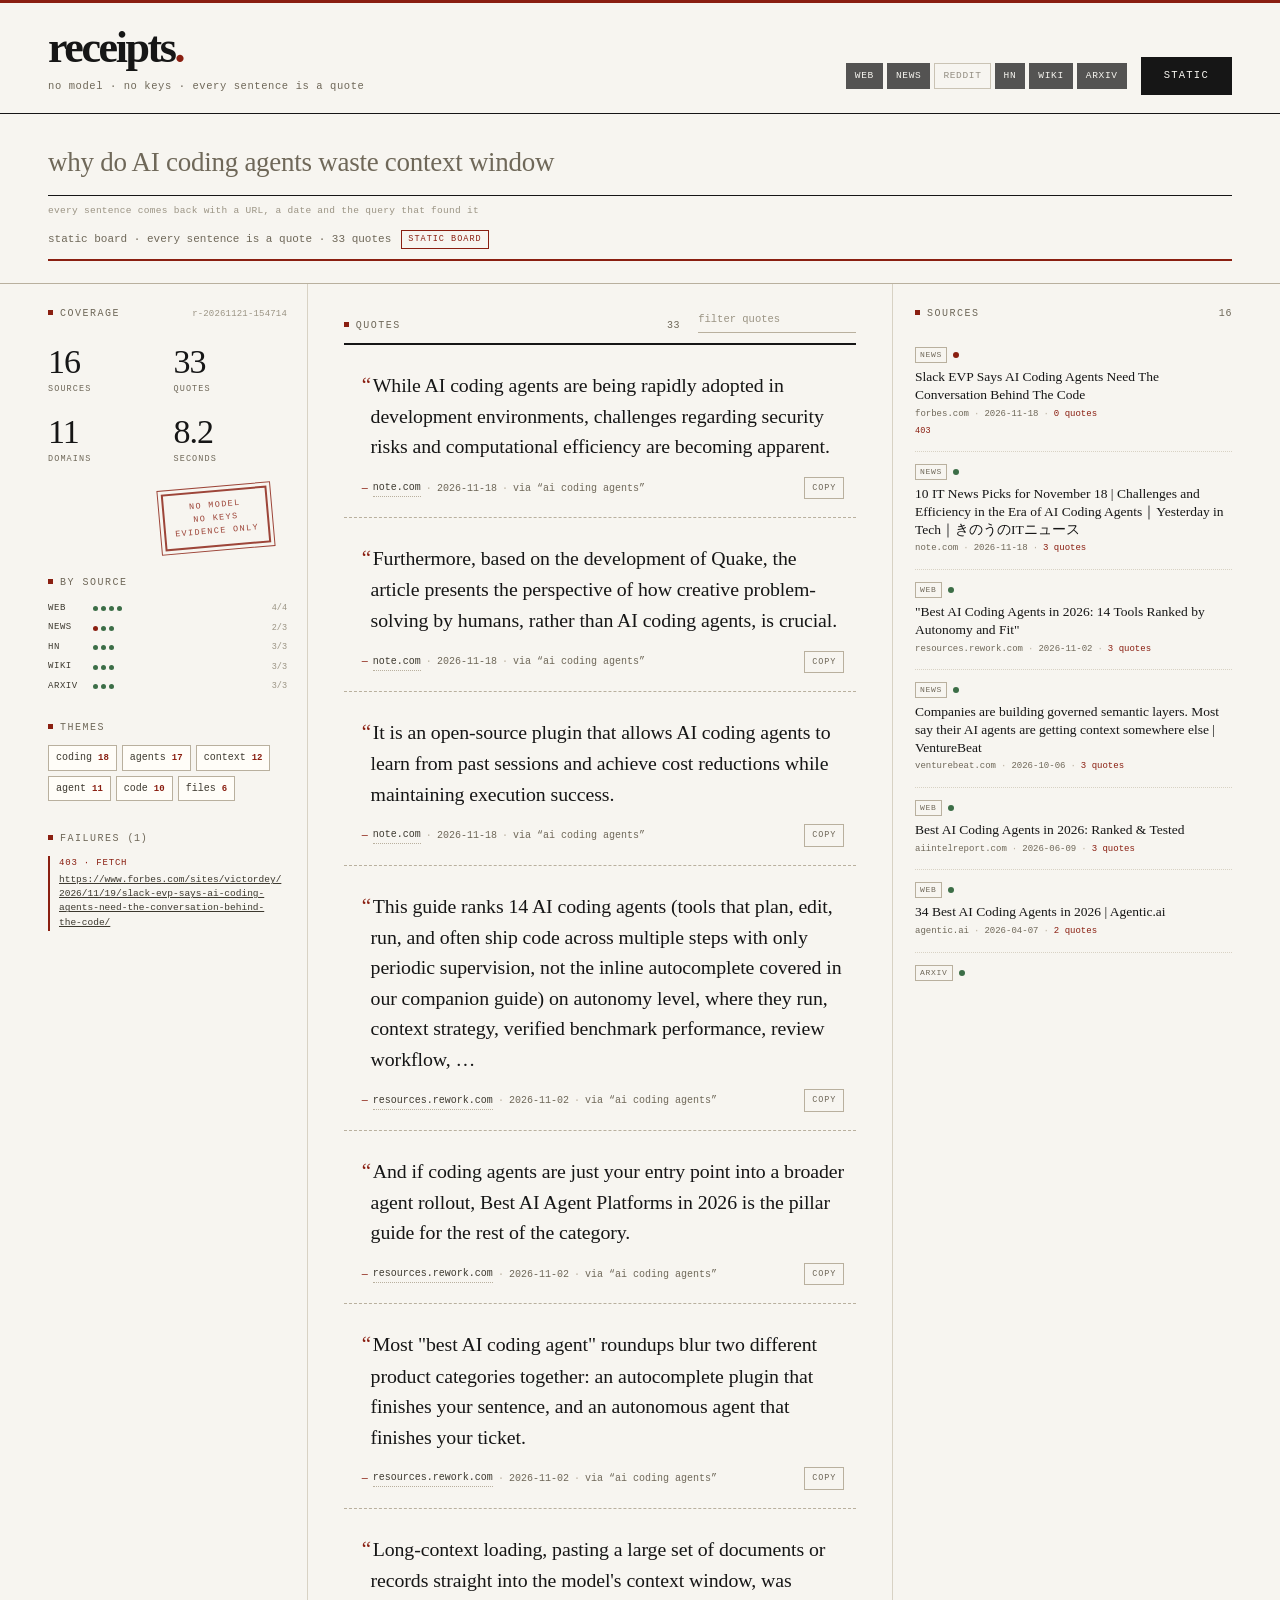
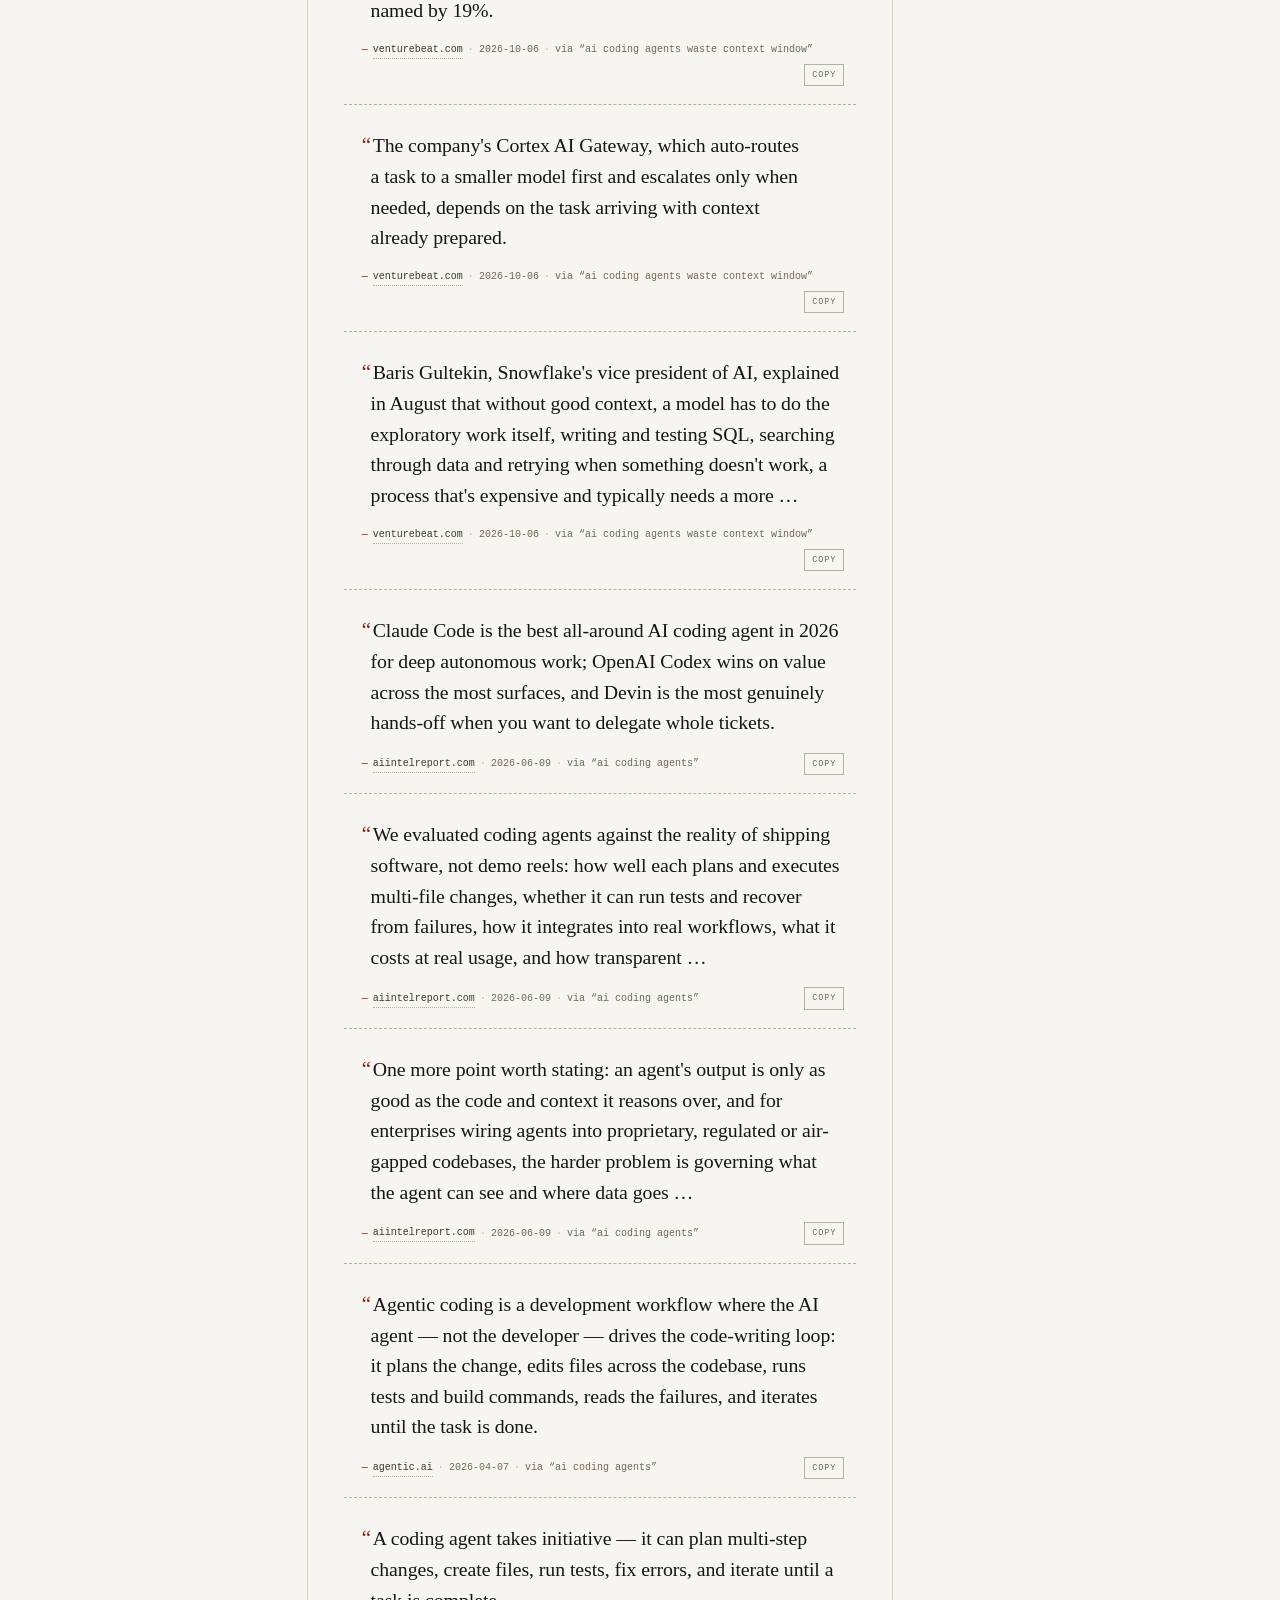
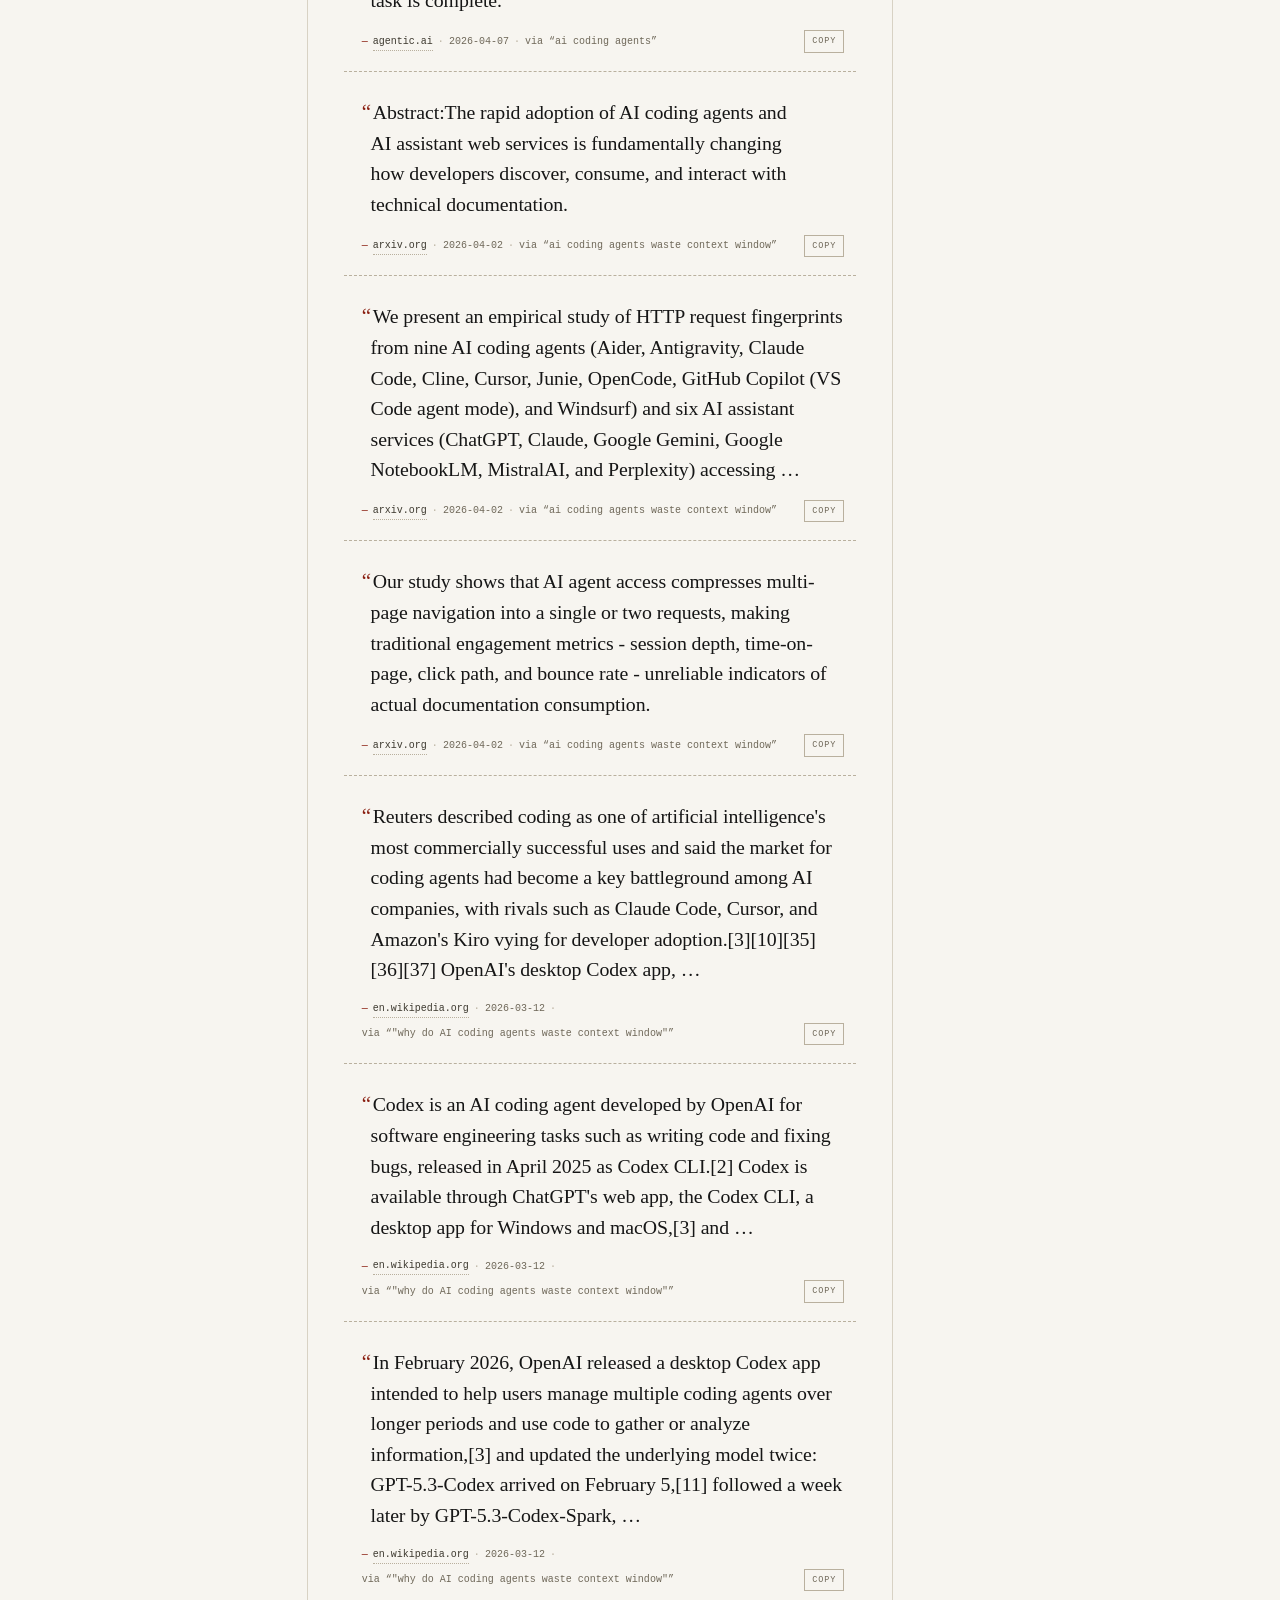
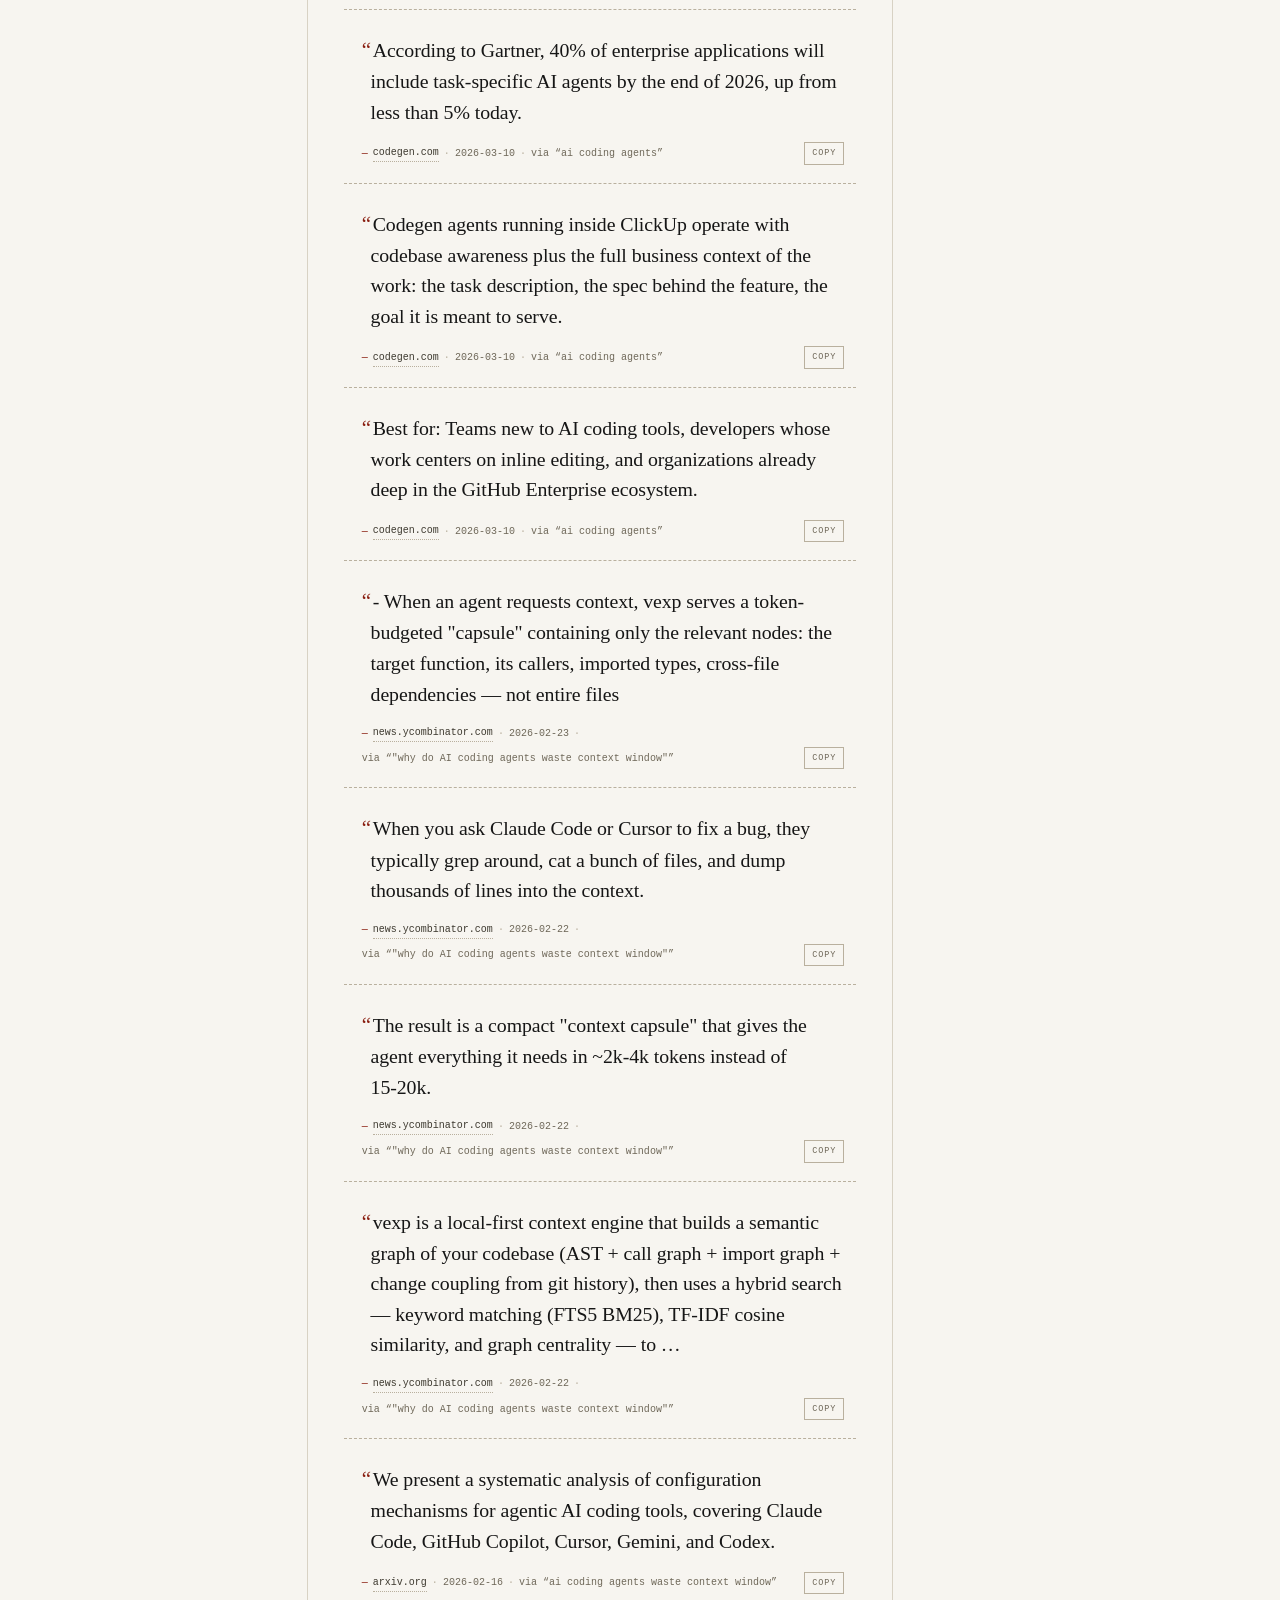
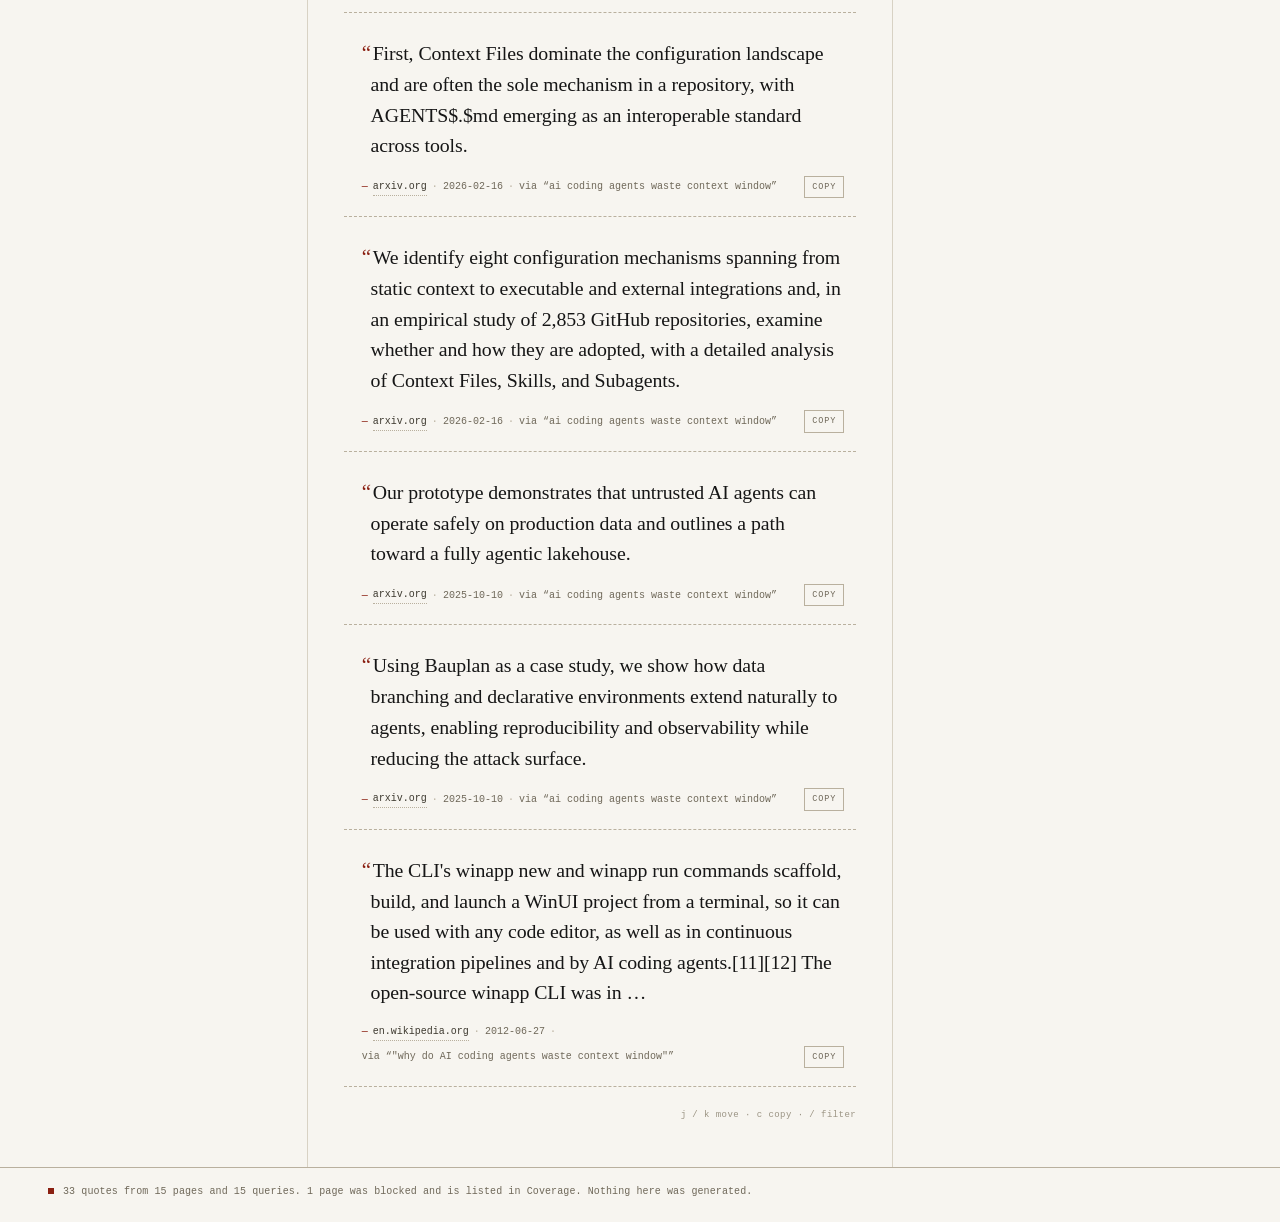
==== commit b9d022a0: "1.0.2: a five-source baked demo, re-measured limits The demo board is now a real web,news,hn,wiki,ar" ====
--- a/docs/index.html
+++ b/docs/index.html
@@ -1189,7 +1189,7 @@
 }
 
 </style>
-<script>window.__RECEIPTS_BOARD__ = {"id": "r-20261121-152429", "question": "why do AI coding agents waste context window", "started_at": "2026-11-21T15:24:29Z", "finished_at": "2026-11-21T15:24:38Z", "seconds": 8.758, "coverage": {"queries": 9, "hits": 66, "pages_ok": 11, "pages_failed": 1, "quotes": 25}, "sources": [{"id": "s1", "url": "https://www.infoworld.com/article/4251051/ai-coding-agents-need-a-safe-place-to-work-eclipse-is-building-the-sandbox-to-give-it-to-them.html", "title": "AI coding agents need a safe place to work; Eclipse is building the sandbox to give it to them | InfoWorld", "domain": "infoworld.com", "date": "2026-11-19", "kind": "news", "status": "ok", "quotes": 3, "via": "ai coding agents"}, {"id": "s2", "url": "https://www.forbes.com/sites/victordey/2026/11/19/slack-evp-says-ai-coding-agents-need-the-conversation-behind-the-code/", "title": "Slack EVP Says AI Coding Agents Need The Conversation Behind The Code", "domain": "forbes.com", "date": "2026-11-18", "kind": "news", "status": "blocked", "quotes": 0, "via": "ai coding agents"}, {"id": "s3", "url": "https://note.com/yesterdayintech/n/n630658f56db2?hl=en", "title": "10 IT News Picks for November 18 | Challenges and Efficiency in the Era of AI Coding Agents｜Yesterday in Tech｜きのうのITニュース", "domain": "note.com", "date": "2026-11-18", "kind": "news", "status": "ok", "quotes": 3, "via": "ai coding agents"}, {"id": "s4", "url": "https://venturebeat.com/data/companies-are-building-governed-semantic-layers-most-say-their-ai-agents-are-getting-context-somewhere-else", "title": "Companies are building governed semantic layers. Most say their AI agents are getting context somewhere else | VentureBeat", "domain": "venturebeat.com", "date": "2026-10-06", "kind": "news", "status": "ok", "quotes": 3, "via": "ai coding agents waste context window"}, {"id": "s5", "url": "http://arxiv.org/abs/2604.02544v3", "title": "[2604.02544v3] Developer Experience with AI Coding Agents: HTTP Behavioral Signatures in Documentation Portals", "domain": "arxiv.org", "date": "2026-04-02", "kind": "arxiv", "status": "ok", "quotes": 3, "via": "ai coding agents waste context window"}, {"id": "s6", "url": "https://vexp.dev", "title": "vexp — The Reliability Layer for AI Coding Agents", "domain": "vexp.dev", "date": "2026-02-24", "kind": "hn", "status": "ok", "quotes": 1, "via": "\"why do AI coding agents waste context window\""}, {"id": "s7", "url": "https://news.ycombinator.com/item?id=47123966", "title": "Show HN: Vexp – Local-first context engine for AI coding agents | Hacker News", "domain": "news.ycombinator.com", "date": "2026-02-23", "kind": "hn", "status": "ok", "quotes": 1, "via": "\"why do AI coding agents waste context window\""}, {"id": "s8", "url": "https://news.ycombinator.com/item?id=47113273", "title": "Show HN: Vexp – graph-RAG context engine, 65-70% fewer tokens for AI agents | Hacker News", "domain": "news.ycombinator.com", "date": "2026-02-22", "kind": "hn", "status": "ok", "quotes": 3, "via": "\"why do AI coding agents waste context window\""}, {"id": "s9", "url": "http://arxiv.org/abs/2602.14690v5", "title": "[2602.14690v5] Harness Engineering for Agentic AI Coding Tools: An Exploratory Study", "domain": "arxiv.org", "date": "2026-02-16", "kind": "arxiv", "status": "ok", "quotes": 3, "via": "ai coding agents waste context window"}, {"id": "s10", "url": "https://github.com/meghendra6/cgrep", "title": "GitHub - meghendra6/cgrep · GitHub", "domain": "github.com", "date": "2026-02-14", "kind": "hn", "status": "ok", "quotes": 0, "via": "\"why do AI coding agents waste context window\""}, {"id": "s11", "url": "http://arxiv.org/abs/2510.09567v1", "title": "[2510.09567v1] Safe, Untrusted, \"Proof-Carrying\" AI Agents: toward the agentic lakehouse", "domain": "arxiv.org", "date": "2025-10-10", "kind": "arxiv", "status": "ok", "quotes": 2, "via": "ai coding agents waste context window"}, {"id": "s12", "url": "http://arxiv.org/abs/2511.02841v2", "title": "[2511.02841v2] AI Agents with Decentralized Identifiers and Verifiable Credentials", "domain": "arxiv.org", "date": "2025-10-01", "kind": "arxiv", "status": "ok", "quotes": 3, "via": "ai coding agents"}], "quotes": [{"id": "q1", "text": "AI coding tools are moving beyond copilots that make suggestions to independent, autonomous agents that execute terminal commands, write and modify software, run tests, and install dependencies.", "source_id": "s1", "score": 0.525, "terms": ["ai", "coding", "agents"]}, {"id": "q2", "text": "Developers can use the vendor-neutral platform to test various autonomous AI coding tools in isolated environments, with explicitly defined access to files, credentials, and networks.", "source_id": "s1", "score": 0.398, "terms": ["ai", "coding"]}, {"id": "q3", "text": "Ultimately, the project highlights what the Eclipse Foundation considers a much bigger issue: Who controls the infrastructure that AI agents rely on.", "source_id": "s1", "score": 0.347, "terms": ["ai", "agents"]}, {"id": "q4", "text": "While AI coding agents are being rapidly adopted in development environments, challenges regarding security risks and computational efficiency are becoming apparent.", "source_id": "s3", "score": 0.554, "terms": ["ai", "coding", "agents"]}, {"id": "q5", "text": "Furthermore, based on the development of Quake, the article presents the perspective of how creative problem-solving by humans, rather than AI coding agents, is crucial.", "source_id": "s3", "score": 0.519, "terms": ["ai", "coding", "agents"]}, {"id": "q6", "text": "It is an open-source plugin that allows AI coding agents to learn from past sessions and achieve cost reductions while maintaining execution success.", "source_id": "s3", "score": 0.499, "terms": ["ai", "coding", "agents"]}, {"id": "q7", "text": "Long-context loading, pasting a large set of documents or records straight into the model's context window, was named by 19%.", "source_id": "s4", "score": 0.401, "terms": ["context", "window"]}, {"id": "q8", "text": "The company's Cortex AI Gateway, which auto-routes a task to a smaller model first and escalates only when needed, depends on the task arriving with context already prepared.", "source_id": "s4", "score": 0.339, "terms": ["ai", "context"]}, {"id": "q9", "text": "Baris Gultekin, Snowflake's vice president of AI, explained in August that without good context, a model has to do the exploratory work itself, writing and testing SQL, searching through data and retrying when something doesn't work, a process that's expensive and typically needs a more …", "source_id": "s4", "score": 0.315, "terms": ["ai", "context"]}, {"id": "q10", "text": "Abstract:The rapid adoption of AI coding agents and AI assistant web services is fundamentally changing how developers discover, consume, and interact with technical documentation.", "source_id": "s5", "score": 0.525, "terms": ["ai", "coding", "agents"]}, {"id": "q11", "text": "We present an empirical study of HTTP request fingerprints from nine AI coding agents (Aider, Antigravity, Claude Code, Cline, Cursor, Junie, OpenCode, GitHub Copilot (VS Code agent mode), and Windsurf) and six AI assistant services (ChatGPT, Claude, Google Gemini, Google NotebookLM, MistralAI, and Perplexity) accessing …", "source_id": "s5", "score": 0.471, "terms": ["ai", "coding", "agents"]}, {"id": "q12", "text": "Our study shows that AI agent access compresses multi-page navigation into a single or two requests, making traditional engagement metrics - session depth, time-on-page, click path, and bounce rate - unreliable indicators of actual documentation consumption.", "source_id": "s5", "score": 0.249, "terms": ["ai"]}, {"id": "q13", "text": "Pro at $19 for professionals, Team at $29 per seat with shared context and analytics, and the Enterprise SDK when your fleet or pipeline needs the engine itself.", "source_id": "s6", "score": 0.22, "terms": ["context"]}, {"id": "q14", "text": "- When an agent requests context, vexp serves a token-budgeted \"capsule\" containing only the relevant nodes: the target function, its callers, imported types, cross-file dependencies — not entire files", "source_id": "s7", "score": 0.251, "terms": ["context"]}, {"id": "q15", "text": "When you ask Claude Code or Cursor to fix a bug, they typically grep around, cat a bunch of files, and dump thousands of lines into the context.", "source_id": "s8", "score": 0.274, "terms": ["context"]}, {"id": "q16", "text": "The result is a compact \"context capsule\" that gives the agent everything it needs in ~2k-4k tokens instead of 15-20k.", "source_id": "s8", "score": 0.261, "terms": ["context"]}, {"id": "q17", "text": "vexp is a local-first context engine that builds a semantic graph of your codebase (AST + call graph + import graph + change coupling from git history), then uses a hybrid search — keyword matching (FTS5 BM25), TF-IDF cosine similarity, and graph centrality — to …", "source_id": "s8", "score": 0.256, "terms": ["context"]}, {"id": "q18", "text": "We present a systematic analysis of configuration mechanisms for agentic AI coding tools, covering Claude Code, GitHub Copilot, Cursor, Gemini, and Codex.", "source_id": "s9", "score": 0.402, "terms": ["ai", "coding"]}, {"id": "q19", "text": "First, Context Files dominate the configuration landscape and are often the sole mechanism in a repository, with AGENTS$.$md emerging as an interoperable standard across tools.", "source_id": "s9", "score": 0.384, "terms": ["agents", "context"]}, {"id": "q20", "text": "We identify eight configuration mechanisms spanning from static context to executable and external integrations and, in an empirical study of 2,853 GitHub repositories, examine whether and how they are adopted, with a detailed analysis of Context Files, Skills, and Subagents.", "source_id": "s9", "score": 0.248, "terms": ["context"]}, {"id": "q21", "text": "Our prototype demonstrates that untrusted AI agents can operate safely on production data and outlines a path toward a fully agentic lakehouse.", "source_id": "s11", "score": 0.394, "terms": ["ai", "agents"]}, {"id": "q22", "text": "Using Bauplan as a case study, we show how data branching and declarative environments extend naturally to agents, enabling reproducibility and observability while reducing the attack surface.", "source_id": "s11", "score": 0.26, "terms": ["agents"]}, {"id": "q23", "text": "Abstract:A fundamental limitation of current LLM-based AI agents is their inability to build differentiated trust among each other at the onset of an agent-to-agent dialogue.", "source_id": "s12", "score": 0.388, "terms": ["ai", "agents"]}, {"id": "q24", "text": "A promising way to fill this gap in Agentic AI is to equip agents with long-lived digital identities and introduce tamper-proof and flexible identity-bound attestations of agents, provisioned by commonly trusted third parties and designed for cross-domain verifiability.", "source_id": "s12", "score": 0.364, "terms": ["ai", "agents"]}, {"id": "q25", "text": "However, autonomous and interoperable trust establishment becomes essential once agents start to operate beyond isolated environments and engage in dialogues across individual or organizational boundaries.", "source_id": "s12", "score": 0.268, "terms": ["agents"]}], "themes": [{"term": "agents", "count": 13, "quotes": ["q1", "q3", "q4", "q5", "q6", "q10", "q11", "q19", "q21", "q22", "q23", "q24", "q25"]}, {"term": "context", "count": 10, "quotes": ["q7", "q8", "q9", "q13", "q14", "q15", "q16", "q17", "q19", "q20"]}, {"term": "coding", "count": 8, "quotes": ["q1", "q2", "q4", "q5", "q6", "q10", "q11", "q18"]}, {"term": "files", "count": 5, "quotes": ["q2", "q14", "q15", "q19", "q20"]}, {"term": "claude code", "count": 3, "quotes": ["q11", "q15", "q18"]}, {"term": "agent", "count": 4, "quotes": ["q11", "q12", "q14", "q16"]}], "failures": [{"url": "https://www.forbes.com/sites/victordey/2026/11/19/slack-evp-says-ai-coding-agents-need-the-conversation-behind-the-code/", "reason": "403", "stage": "fetch"}]}; window.__RECEIPTS_STATIC__ = true;</script>
+<script>window.__RECEIPTS_BOARD__ = {"id": "r-20261121-154714", "question": "why do AI coding agents waste context window", "started_at": "2026-11-21T15:47:14Z", "finished_at": "2026-11-21T15:47:22Z", "seconds": 8.208, "coverage": {"queries": 15, "hits": 96, "pages_ok": 15, "pages_failed": 1, "quotes": 33}, "sources": [{"id": "s1", "url": "https://www.forbes.com/sites/victordey/2026/11/19/slack-evp-says-ai-coding-agents-need-the-conversation-behind-the-code/", "title": "Slack EVP Says AI Coding Agents Need The Conversation Behind The Code", "domain": "forbes.com", "date": "2026-11-18", "kind": "news", "status": "blocked", "quotes": 0, "via": "ai coding agents"}, {"id": "s2", "url": "https://note.com/yesterdayintech/n/n630658f56db2?hl=en", "title": "10 IT News Picks for November 18 | Challenges and Efficiency in the Era of AI Coding Agents｜Yesterday in Tech｜きのうのITニュース", "domain": "note.com", "date": "2026-11-18", "kind": "news", "status": "ok", "quotes": 3, "via": "ai coding agents"}, {"id": "s3", "url": "https://resources.rework.com/tools/ai-agents/best-ai-coding-agents-2026", "title": "\"Best AI Coding Agents in 2026: 14 Tools Ranked by Autonomy and Fit\"", "domain": "resources.rework.com", "date": "2026-11-02", "kind": "web", "status": "ok", "quotes": 3, "via": "ai coding agents"}, {"id": "s4", "url": "https://venturebeat.com/data/companies-are-building-governed-semantic-layers-most-say-their-ai-agents-are-getting-context-somewhere-else", "title": "Companies are building governed semantic layers. Most say their AI agents are getting context somewhere else | VentureBeat", "domain": "venturebeat.com", "date": "2026-10-06", "kind": "news", "status": "ok", "quotes": 3, "via": "ai coding agents waste context window"}, {"id": "s5", "url": "https://www.aiintelreport.com/ai-agents/best-ai-coding-agents", "title": "Best AI Coding Agents in 2026: Ranked \u0026 Tested", "domain": "aiintelreport.com", "date": "2026-06-09", "kind": "web", "status": "ok", "quotes": 3, "via": "ai coding agents"}, {"id": "s6", "url": "https://agentic.ai/best/coding-agents", "title": "34 Best AI Coding Agents in 2026 | Agentic.ai", "domain": "agentic.ai", "date": "2026-04-07", "kind": "web", "status": "ok", "quotes": 2, "via": "ai coding agents"}, {"id": "s7", "url": "http://arxiv.org/abs/2604.02544v3", "title": "[2604.02544v3] Developer Experience with AI Coding Agents: HTTP Behavioral Signatures in Documentation Portals", "domain": "arxiv.org", "date": "2026-04-02", "kind": "arxiv", "status": "ok", "quotes": 3, "via": "ai coding agents waste context window"}, {"id": "s8", "url": "https://en.wikipedia.org/wiki/OpenAI_Codex", "title": "OpenAI Codex - Wikipedia", "domain": "en.wikipedia.org", "date": "2026-03-12", "kind": "wiki", "status": "ok", "quotes": 3, "via": "\"why do AI coding agents waste context window\""}, {"id": "s9", "url": "https://codegen.com/best-ai-coding-agents/", "title": "Best AI Coding Agents in 2026: Ranked and Compared - Codegen", "domain": "codegen.com", "date": "2026-03-10", "kind": "web", "status": "ok", "quotes": 3, "via": "ai coding agents"}, {"id": "s10", "url": "https://news.ycombinator.com/item?id=47123966", "title": "Show HN: Vexp – Local-first context engine for AI coding agents | Hacker News", "domain": "news.ycombinator.com", "date": "2026-02-23", "kind": "hn", "status": "ok", "quotes": 1, "via": "\"why do AI coding agents waste context window\""}, {"id": "s11", "url": "https://news.ycombinator.com/item?id=47113273", "title": "Show HN: Vexp – graph-RAG context engine, 65-70% fewer tokens for AI agents | Hacker News", "domain": "news.ycombinator.com", "date": "2026-02-22", "kind": "hn", "status": "ok", "quotes": 3, "via": "\"why do AI coding agents waste context window\""}, {"id": "s12", "url": "https://en.wikipedia.org/wiki/Omarchy", "title": "Omarchy - Wikipedia", "domain": "en.wikipedia.org", "date": "2026-02-22", "kind": "wiki", "status": "ok", "quotes": 0, "via": "\"why do AI coding agents waste context window\""}, {"id": "s13", "url": "http://arxiv.org/abs/2602.14690v5", "title": "[2602.14690v5] Harness Engineering for Agentic AI Coding Tools: An Exploratory Study", "domain": "arxiv.org", "date": "2026-02-16", "kind": "arxiv", "status": "ok", "quotes": 3, "via": "ai coding agents waste context window"}, {"id": "s14", "url": "https://github.com/meghendra6/cgrep", "title": "GitHub - meghendra6/cgrep · GitHub", "domain": "github.com", "date": "2026-02-14", "kind": "hn", "status": "ok", "quotes": 0, "via": "\"why do AI coding agents waste context window\""}, {"id": "s15", "url": "http://arxiv.org/abs/2510.09567v1", "title": "[2510.09567v1] Safe, Untrusted, \"Proof-Carrying\" AI Agents: toward the agentic lakehouse", "domain": "arxiv.org", "date": "2025-10-10", "kind": "arxiv", "status": "ok", "quotes": 2, "via": "ai coding agents waste context window"}, {"id": "s16", "url": "https://en.wikipedia.org/wiki/Windows_UI_Library", "title": "Windows UI Library - Wikipedia", "domain": "en.wikipedia.org", "date": "2012-06-27", "kind": "wiki", "status": "ok", "quotes": 1, "via": "\"why do AI coding agents waste context window\""}], "quotes": [{"id": "q1", "text": "While AI coding agents are being rapidly adopted in development environments, challenges regarding security risks and computational efficiency are becoming apparent.", "source_id": "s2", "score": 0.554, "terms": ["ai", "coding", "agents"]}, {"id": "q2", "text": "Furthermore, based on the development of Quake, the article presents the perspective of how creative problem-solving by humans, rather than AI coding agents, is crucial.", "source_id": "s2", "score": 0.519, "terms": ["ai", "coding", "agents"]}, {"id": "q3", "text": "It is an open-source plugin that allows AI coding agents to learn from past sessions and achieve cost reductions while maintaining execution success.", "source_id": "s2", "score": 0.499, "terms": ["ai", "coding", "agents"]}, {"id": "q4", "text": "This guide ranks 14 AI coding agents (tools that plan, edit, run, and often ship code across multiple steps with only periodic supervision, not the inline autocomplete covered in our companion guide) on autonomy level, where they run, context strategy, verified benchmark performance, review workflow, …", "source_id": "s3", "score": 0.597, "terms": ["ai", "coding", "agents", "context"]}, {"id": "q5", "text": "And if coding agents are just your entry point into a broader agent rollout, Best AI Agent Platforms in 2026 is the pillar guide for the rest of the category.", "source_id": "s3", "score": 0.44, "terms": ["ai", "coding", "agents"]}, {"id": "q6", "text": "Most \"best AI coding agent\" roundups blur two different product categories together: an autocomplete plugin that finishes your sentence, and an autonomous agent that finishes your ticket.", "source_id": "s3", "score": 0.4, "terms": ["ai", "coding"]}, {"id": "q7", "text": "Long-context loading, pasting a large set of documents or records straight into the model's context window, was named by 19%.", "source_id": "s4", "score": 0.401, "terms": ["context", "window"]}, {"id": "q8", "text": "The company's Cortex AI Gateway, which auto-routes a task to a smaller model first and escalates only when needed, depends on the task arriving with context already prepared.", "source_id": "s4", "score": 0.339, "terms": ["ai", "context"]}, {"id": "q9", "text": "Baris Gultekin, Snowflake's vice president of AI, explained in August that without good context, a model has to do the exploratory work itself, writing and testing SQL, searching through data and retrying when something doesn't work, a process that's expensive and typically needs a more …", "source_id": "s4", "score": 0.315, "terms": ["ai", "context"]}, {"id": "q10", "text": "Claude Code is the best all-around AI coding agent in 2026 for deep autonomous work; OpenAI Codex wins on value across the most surfaces, and Devin is the most genuinely hands-off when you want to delegate whole tickets.", "source_id": "s5", "score": 0.378, "terms": ["ai", "coding"]}, {"id": "q11", "text": "We evaluated coding agents against the reality of shipping software, not demo reels: how well each plans and executes multi-file changes, whether it can run tests and recover from failures, how it integrates into real workflows, what it costs at real usage, and how transparent …", "source_id": "s5", "score": 0.369, "terms": ["coding", "agents"]}, {"id": "q12", "text": "One more point worth stating: an agent's output is only as good as the code and context it reasons over, and for enterprises wiring agents into proprietary, regulated or air-gapped codebases, the harder problem is governing what the agent can see and where data goes …", "source_id": "s5", "score": 0.367, "terms": ["agents", "context"]}, {"id": "q13", "text": "Agentic coding is a development workflow where the AI agent — not the developer — drives the code-writing loop: it plans the change, edits files across the codebase, runs tests and build commands, reads the failures, and iterates until the task is done.", "source_id": "s6", "score": 0.351, "terms": ["ai", "coding"]}, {"id": "q14", "text": "A coding agent takes initiative — it can plan multi-step changes, create files, run tests, fix errors, and iterate until a task is complete.", "source_id": "s6", "score": 0.263, "terms": ["coding"]}, {"id": "q15", "text": "Abstract:The rapid adoption of AI coding agents and AI assistant web services is fundamentally changing how developers discover, consume, and interact with technical documentation.", "source_id": "s7", "score": 0.525, "terms": ["ai", "coding", "agents"]}, {"id": "q16", "text": "We present an empirical study of HTTP request fingerprints from nine AI coding agents (Aider, Antigravity, Claude Code, Cline, Cursor, Junie, OpenCode, GitHub Copilot (VS Code agent mode), and Windsurf) and six AI assistant services (ChatGPT, Claude, Google Gemini, Google NotebookLM, MistralAI, and Perplexity) accessing …", "source_id": "s7", "score": 0.471, "terms": ["ai", "coding", "agents"]}, {"id": "q17", "text": "Our study shows that AI agent access compresses multi-page navigation into a single or two requests, making traditional engagement metrics - session depth, time-on-page, click path, and bounce rate - unreliable indicators of actual documentation consumption.", "source_id": "s7", "score": 0.249, "terms": ["ai"]}, {"id": "q18", "text": "Reuters described coding as one of artificial intelligence's most commercially successful uses and said the market for coding agents had become a key battleground among AI companies, with rivals such as Claude Code, Cursor, and Amazon's Kiro vying for developer adoption.[3][10][35][36][37] OpenAI's desktop Codex app, …", "source_id": "s8", "score": 0.465, "terms": ["ai", "coding", "agents"]}, {"id": "q19", "text": "Codex is an AI coding agent developed by OpenAI for software engineering tasks such as writing code and fixing bugs, released in April 2025 as Codex CLI.[2] Codex is available through ChatGPT's web app, the Codex CLI, a desktop app for Windows and macOS,[3] and …", "source_id": "s8", "score": 0.369, "terms": ["ai", "coding"]}, {"id": "q20", "text": "In February 2026, OpenAI released a desktop Codex app intended to help users manage multiple coding agents over longer periods and use code to gather or analyze information,[3] and updated the underlying model twice: GPT-5.3-Codex arrived on February 5,[11] followed a week later by GPT-5.3-Codex-Spark, …", "source_id": "s8", "score": 0.362, "terms": ["coding", "agents"]}, {"id": "q21", "text": "According to Gartner, 40% of enterprise applications will include task-specific AI agents by the end of 2026, up from less than 5% today.", "source_id": "s9", "score": 0.395, "terms": ["ai", "agents"]}, {"id": "q22", "text": "Codegen agents running inside ClickUp operate with codebase awareness plus the full business context of the work: the task description, the spec behind the feature, the goal it is meant to serve.", "source_id": "s9", "score": 0.366, "terms": ["agents", "context"]}, {"id": "q23", "text": "Best for: Teams new to AI coding tools, developers whose work centers on inline editing, and organizations already deep in the GitHub Enterprise ecosystem.", "source_id": "s9", "score": 0.361, "terms": ["ai", "coding"]}, {"id": "q24", "text": "- When an agent requests context, vexp serves a token-budgeted \"capsule\" containing only the relevant nodes: the target function, its callers, imported types, cross-file dependencies — not entire files", "source_id": "s10", "score": 0.251, "terms": ["context"]}, {"id": "q25", "text": "When you ask Claude Code or Cursor to fix a bug, they typically grep around, cat a bunch of files, and dump thousands of lines into the context.", "source_id": "s11", "score": 0.274, "terms": ["context"]}, {"id": "q26", "text": "The result is a compact \"context capsule\" that gives the agent everything it needs in ~2k-4k tokens instead of 15-20k.", "source_id": "s11", "score": 0.261, "terms": ["context"]}, {"id": "q27", "text": "vexp is a local-first context engine that builds a semantic graph of your codebase (AST + call graph + import graph + change coupling from git history), then uses a hybrid search — keyword matching (FTS5 BM25), TF-IDF cosine similarity, and graph centrality — to …", "source_id": "s11", "score": 0.256, "terms": ["context"]}, {"id": "q28", "text": "We present a systematic analysis of configuration mechanisms for agentic AI coding tools, covering Claude Code, GitHub Copilot, Cursor, Gemini, and Codex.", "source_id": "s13", "score": 0.402, "terms": ["ai", "coding"]}, {"id": "q29", "text": "First, Context Files dominate the configuration landscape and are often the sole mechanism in a repository, with AGENTS$.$md emerging as an interoperable standard across tools.", "source_id": "s13", "score": 0.384, "terms": ["agents", "context"]}, {"id": "q30", "text": "We identify eight configuration mechanisms spanning from static context to executable and external integrations and, in an empirical study of 2,853 GitHub repositories, examine whether and how they are adopted, with a detailed analysis of Context Files, Skills, and Subagents.", "source_id": "s13", "score": 0.248, "terms": ["context"]}, {"id": "q31", "text": "Our prototype demonstrates that untrusted AI agents can operate safely on production data and outlines a path toward a fully agentic lakehouse.", "source_id": "s15", "score": 0.394, "terms": ["ai", "agents"]}, {"id": "q32", "text": "Using Bauplan as a case study, we show how data branching and declarative environments extend naturally to agents, enabling reproducibility and observability while reducing the attack surface.", "source_id": "s15", "score": 0.26, "terms": ["agents"]}, {"id": "q33", "text": "The CLI's winapp new and winapp run commands scaffold, build, and launch a WinUI project from a terminal, so it can be used with any code editor, as well as in continuous integration pipelines and by AI coding agents.[11][12] The open-source winapp CLI was in …", "source_id": "s16", "score": 0.47, "terms": ["ai", "coding", "agents"]}], "themes": [{"term": "coding", "count": 18, "quotes": ["q1", "q2", "q3", "q4", "q5", "q6", "q10", "q11", "q13", "q14", "q15", "q16", "q18", "q19", "q20", "q23", "q28", "q33"]}, {"term": "agents", "count": 17, "quotes": ["q1", "q2", "q3", "q4", "q5", "q11", "q12", "q15", "q16", "q18", "q20", "q21", "q22", "q29", "q31", "q32", "q33"]}, {"term": "context", "count": 12, "quotes": ["q4", "q7", "q8", "q9", "q12", "q22", "q24", "q25", "q26", "q27", "q29", "q30"]}, {"term": "agent", "count": 11, "quotes": ["q5", "q6", "q10", "q12", "q13", "q14", "q16", "q17", "q19", "q24", "q26"]}, {"term": "code", "count": 10, "quotes": ["q4", "q10", "q12", "q16", "q18", "q19", "q20", "q25", "q28", "q33"]}, {"term": "files", "count": 6, "quotes": ["q13", "q14", "q24", "q25", "q29", "q30"]}], "failures": [{"url": "https://www.forbes.com/sites/victordey/2026/11/19/slack-evp-says-ai-coding-agents-need-the-conversation-behind-the-code/", "reason": "403", "stage": "fetch"}]}; window.__RECEIPTS_STATIC__ = true;</script>
 <script>
 /* receipts desk. Vanilla JS, no build step, no network except its own API. */
 (function () {
